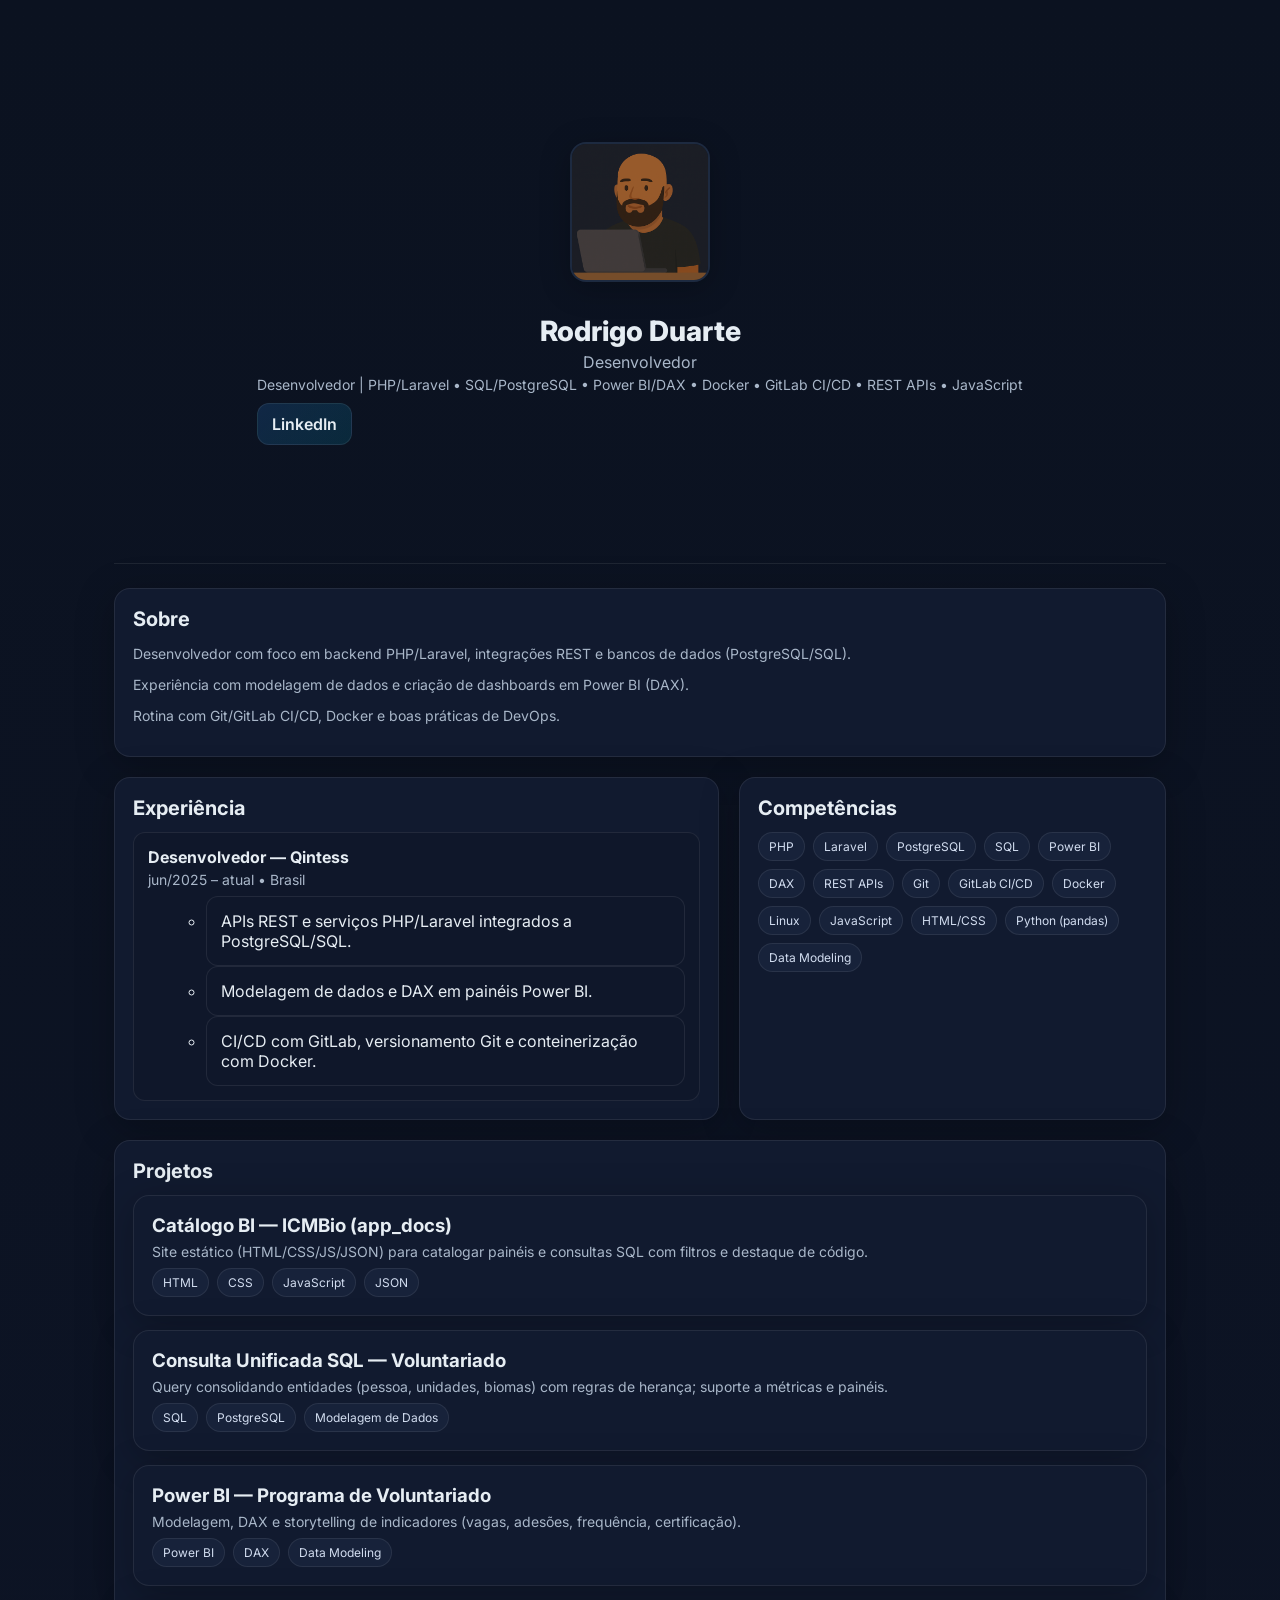
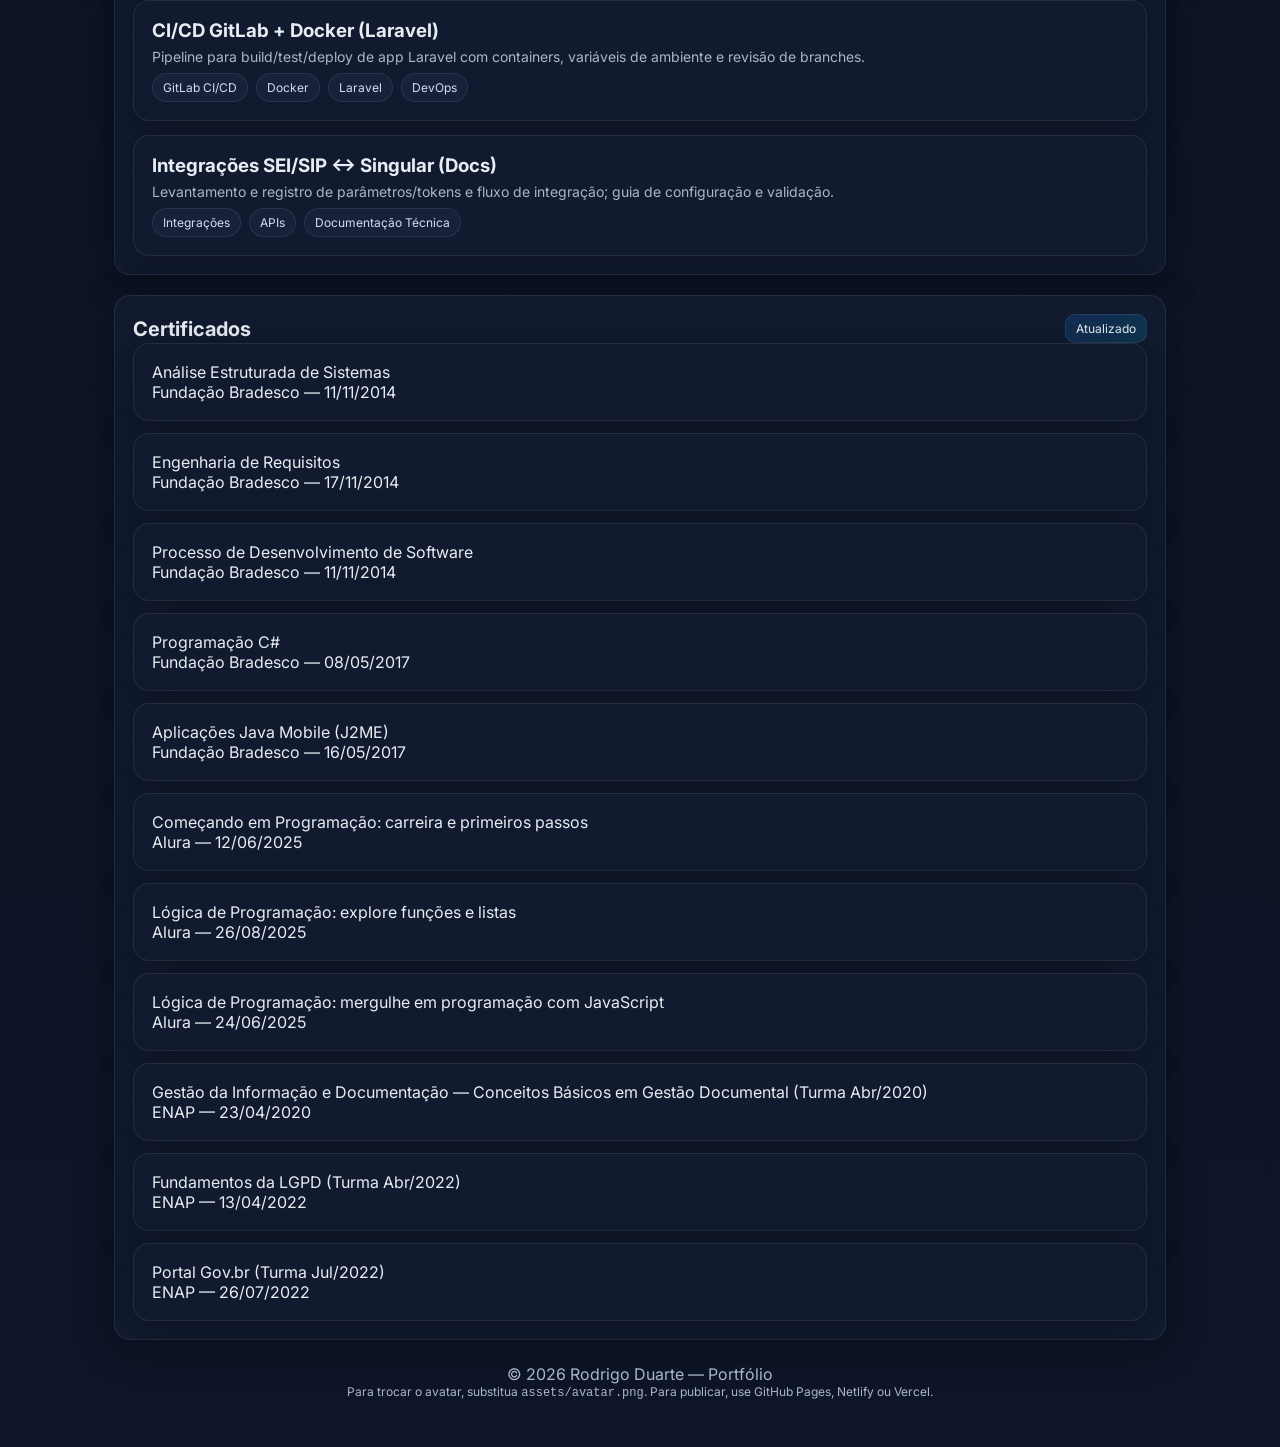
==== index.html @ eba25619 "feat: primeira versão do portfólio" ====
<!doctype html>
<html lang="pt-BR">
<head>
  <meta charset="utf-8">
  <meta name="viewport" content="width=device-width, initial-scale=1">
  <title>Portfólio — Rodrigo Duarte</title>
  <meta name="description" content="Portfólio profissional de Rodrigo Duarte — Desenvolvedor">
  <link rel="stylesheet" href="styles.css">
  <link rel="icon" href="assets/avatar.png">
</head>
<body>
  <div class="container">
    <header class="header">
      <div class="profile profile-center">
        <img src="assets/avatar.png" alt="Avatar de Rodrigo Duarte">
        <div>
          <h1 id="name">Rodrigo Duarte</h1>
          <p id="title">Desenvolvedor</p>
          <div class="muted" id="headline"></div>
          <div class="links" id="links" style="margin-top:10px"></div>
        </div>
      </div>
    </header>

    <main class="grid">
      <section class="card" style="grid-column:span 12">
        <h2>Sobre</h2>
        <div id="about"></div>
      </section>

      <section class="card" style="grid-column:span 7">
        <h2>Experiência</h2>
        <ul class="timeline" id="experience"></ul>
      </section>

      <section class="card" style="grid-column:span 5">
        <h2>Competências</h2>
        <div class="chips" id="skills"></div>
      </section>

      <section class="card" style="grid-column:span 12">
        <h2>Projetos</h2>
        <div class="project-grid" id="projects"></div>
      </section>

      <section class="card" style="grid-column:span 12">
        <div style="display:flex;justify-content:space-between;align-items:center">
          <h2 style="margin:0">Certificados</h2>
          <span class="badge">Atualizado</span>
        </div>
        <div class="cert-list" id="cert-list"></div>
      </section>
    </main>

    <footer class="footer">
      <div>&copy; <span id="year"></span> Rodrigo Duarte — Portfólio</div>
      <div class="small">Para trocar o avatar, substitua <code>assets/avatar.png</code>. Para publicar, use GitHub Pages, Netlify ou Vercel.</div>
    </footer>
  </div>
  <script src="script.js"></script>
  <script>document.getElementById('year').textContent = new Date().getFullYear();</script>
</body>
</html>
---- styles.css ----
@import url('https://fonts.googleapis.com/css2?family=Inter:wght@400;600;800&display=swap');
:root{--bg:#0b1220;--bg2:#0e1528;--card:#111a2f;--text:#e6edf3;--muted:#a9b7c9;--accent:#2b8aeb;--chip:#17223a;--line:rgba(255,255,255,.08)}
*{box-sizing:border-box}
html,body{margin:0;padding:0;background:linear-gradient(180deg,var(--bg),var(--bg2));color:var(--text);font-family:Inter,system-ui,-apple-system,Segoe UI,Roboto,Helvetica,Arial,sans-serif}
a{color:var(--accent);text-decoration:none} a:hover{text-decoration:underline}
.container{max-width:1100px;margin:0 auto;padding:24px}
.header {
  display: flex;
  flex-direction: column;
  align-items: center;
  justify-content: center;
  text-align: center;
  min-height: 60vh;
  padding: 28px 0;
  border-bottom: 1px solid var(--line);
}
.profile{display:flex;gap:18px;align-items:center}
.profile img{width:96px;height:96px;border-radius:16px;background:#0a1830;border:2px solid var(--line);box-shadow:0 6px 30px rgba(0,0,0,.25)}
.profile h1{margin:0;font-size:28px;font-weight:800}
.profile p{margin:2px 0 0;color:var(--muted)}
.links{display:flex;gap:10px;flex-wrap:wrap}
.btn{display:inline-flex;align-items:center;gap:8px;padding:10px 14px;border-radius:12px;background:linear-gradient(135deg,rgba(43,138,235,.18),rgba(0,212,255,.12));border:1px solid var(--line);color:var(--text);font-weight:600}
.btn:hover{filter:brightness(1.08)}
.grid{display:grid;grid-template-columns:repeat(12,1fr);gap:20px;margin-top:24px}
.card{grid-column:span 12;background:var(--card);border:1px solid var(--line);border-radius:16px;padding:18px;box-shadow:0 8px 38px rgba(0,0,0,.25)}
.card h2{margin:0 0 12px;font-size:20px}
.muted{color:var(--muted);font-size:14px}
ul.timeline{list-style:none;padding:0;margin:0;display:flex;flex-direction:column;gap:14px}
.timeline li{padding:14px;border-radius:12px;background:#0f172a;border:1px solid var(--line)}
.timeline .title{font-weight:700}
.timeline .period{color:var(--muted);font-size:14px;margin-top:4px}
.chips{display:flex;flex-wrap:wrap;gap:8px;margin-top:8px}
.chip{background:var(--chip);border:1px solid var(--line);padding:6px 10px;border-radius:999px;font-size:12px;color:#d2ddf0}
.project-grid{display:grid;grid-template-columns:repeat(2,1fr);gap:14px}
@media (max-width:860px){.project-grid{grid-template-columns:1fr} .header {
  display: flex;
  flex-direction: column;
  align-items: center;
  justify-content: center;
  text-align: center;
  min-height: 60vh;
  padding: 28px 0;
  border-bottom: 1px solid var(--line);
}}
.cert-list{display:grid;grid-template-columns:repeat(2,1fr);gap:12px}
@media (max-width:860px){.cert-list{grid-template-columns:1fr}}
.footer{padding:24px 0;color:var(--muted);text-align:center}
.small{font-size:12px;color:var(--muted)}
.badge{padding:6px 10px;border-radius:10px;background:linear-gradient(135deg,rgba(32,122,255,.18),rgba(0,212,255,.15));border:1px solid var(--line);font-size:12px}
.profile-center{flex-direction:column;align-items:center;justify-content:center;text-align:center}
.profile-center img{margin-bottom:10px}
.profile-center h1,.profile-center p,.profile-center .muted{margin:4px 0}

.profile img{width:140px;height:140px;margin-bottom:10px}
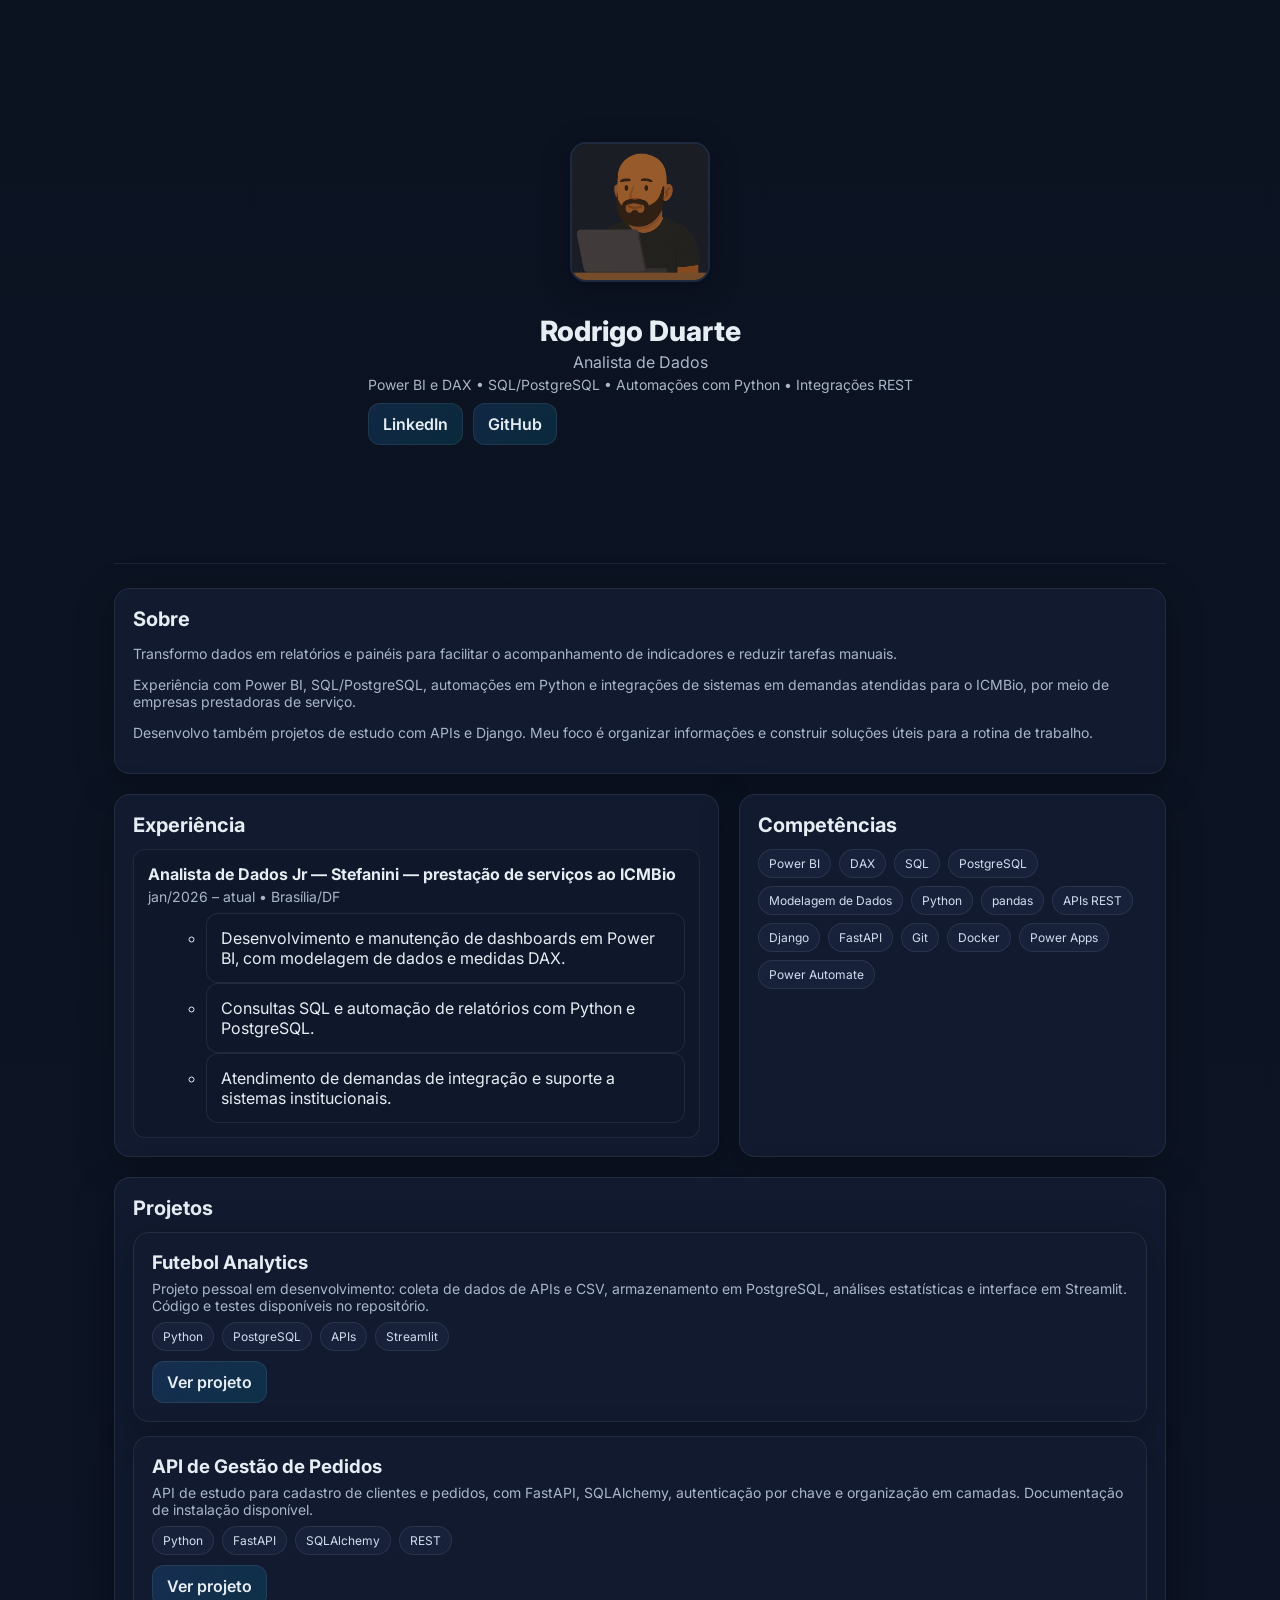
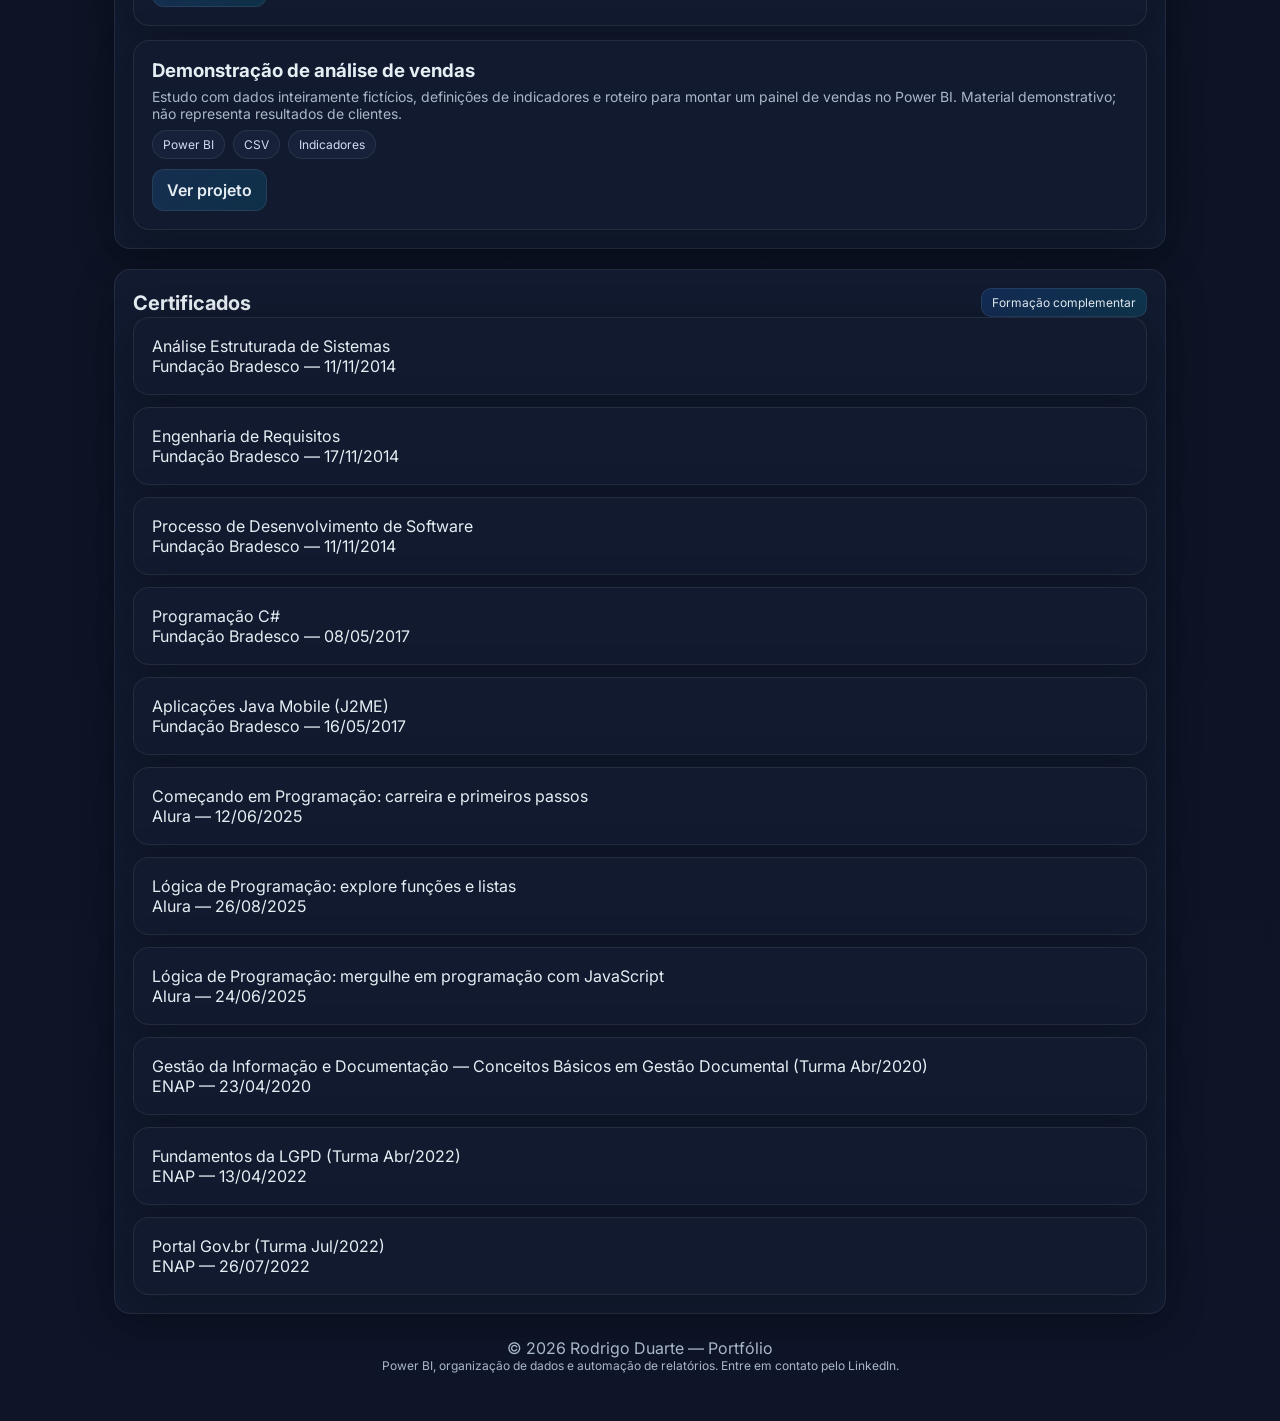
==== commit 0606ec4c: "feat: apresenta foco em dados e adiciona demonstração fictícia de vendas" ====
--- a/index.html
+++ b/index.html
@@ -4,7 +4,7 @@
   <meta charset="utf-8">
   <meta name="viewport" content="width=device-width, initial-scale=1">
   <title>Portfólio — Rodrigo Duarte</title>
-  <meta name="description" content="Portfólio profissional de Rodrigo Duarte — Desenvolvedor">
+  <meta name="description" content="Portfólio profissional de Rodrigo Duarte — Power BI, SQL e automações com Python">
   <link rel="stylesheet" href="styles.css">
   <link rel="icon" href="assets/avatar.png">
 </head>
@@ -15,7 +15,7 @@
         <img src="assets/avatar.png" alt="Avatar de Rodrigo Duarte">
         <div>
           <h1 id="name">Rodrigo Duarte</h1>
-          <p id="title">Desenvolvedor</p>
+          <p id="title">Analista de Dados</p>
           <div class="muted" id="headline"></div>
           <div class="links" id="links" style="margin-top:10px"></div>
         </div>
@@ -46,7 +46,7 @@
       <section class="card" style="grid-column:span 12">
         <div style="display:flex;justify-content:space-between;align-items:center">
           <h2 style="margin:0">Certificados</h2>
-          <span class="badge">Atualizado</span>
+          <span class="badge">Formação complementar</span>
         </div>
         <div class="cert-list" id="cert-list"></div>
       </section>
@@ -54,7 +54,7 @@
 
     <footer class="footer">
       <div>&copy; <span id="year"></span> Rodrigo Duarte — Portfólio</div>
-      <div class="small">Para trocar o avatar, substitua <code>assets/avatar.png</code>. Para publicar, use GitHub Pages, Netlify ou Vercel.</div>
+      <div class="small">Power BI, organização de dados e automação de relatórios. Entre em contato pelo LinkedIn.</div>
     </footer>
   </div>
   <script src="script.js"></script>
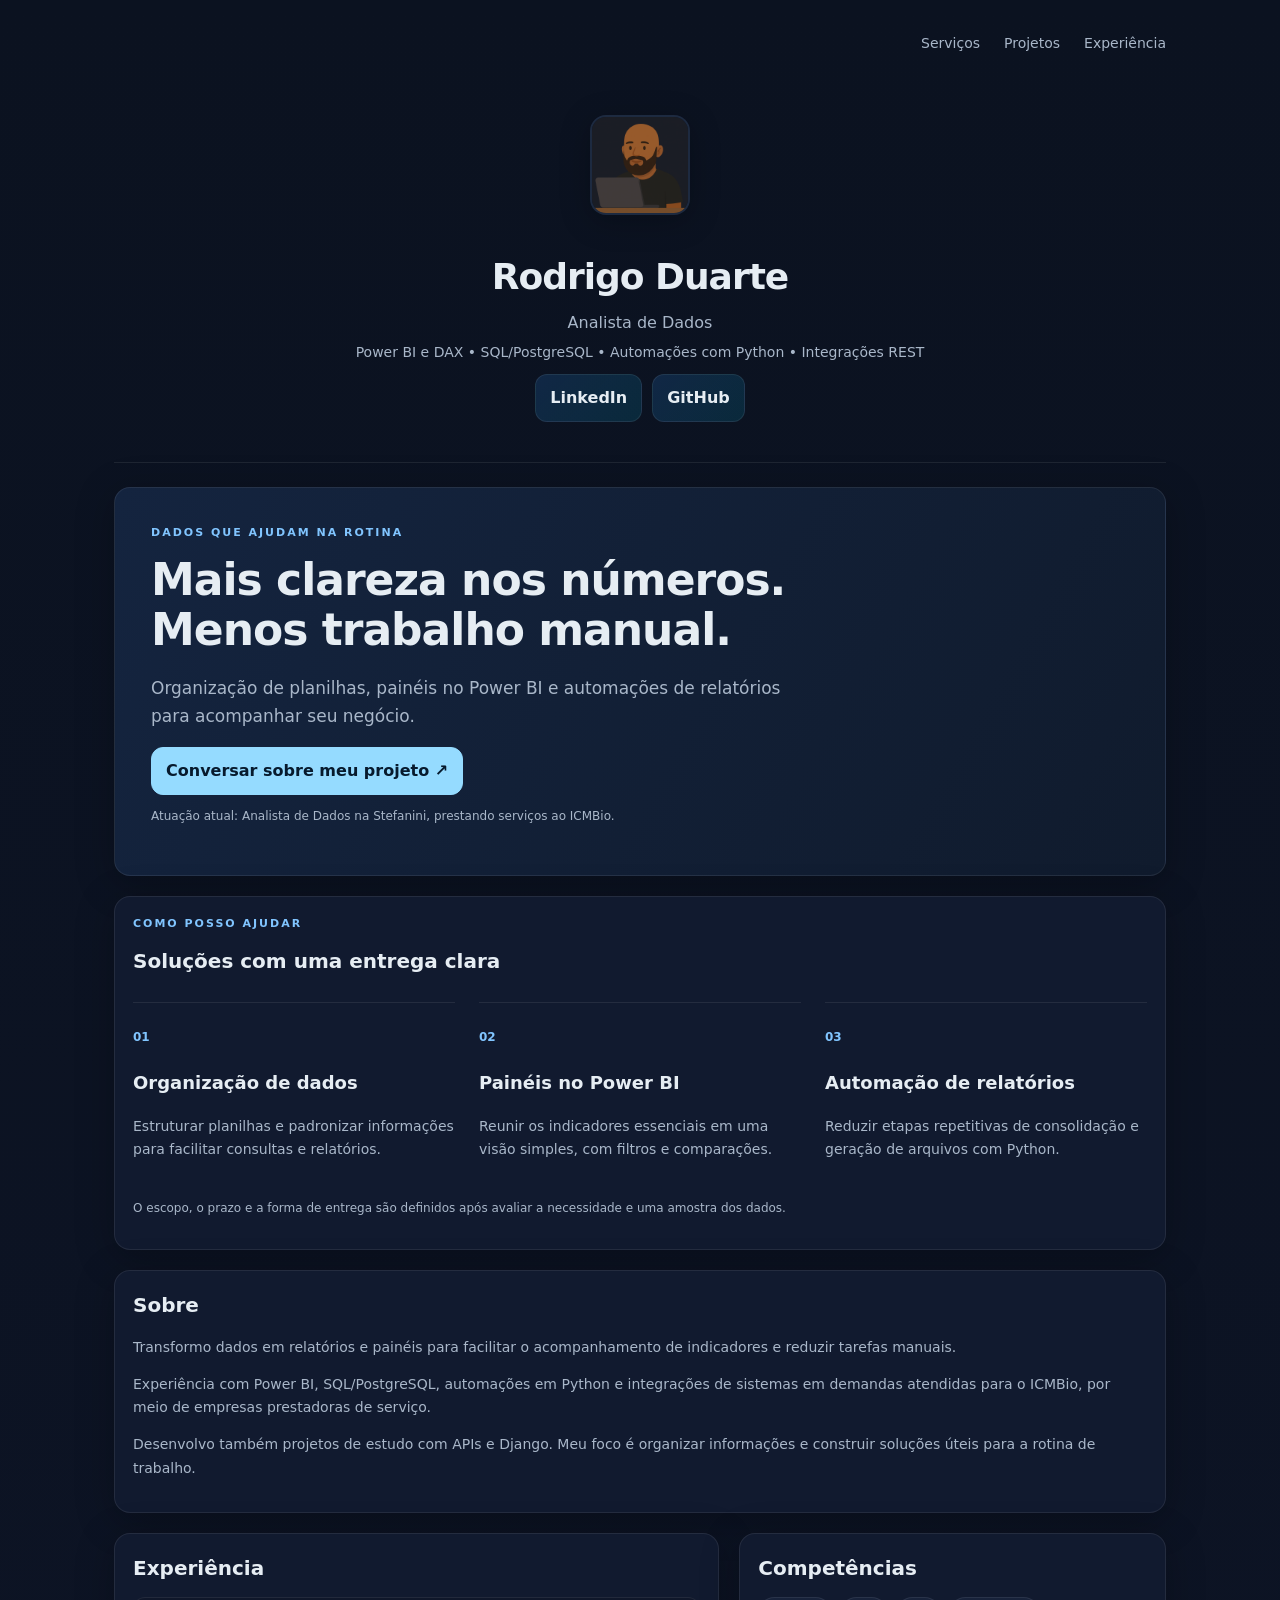
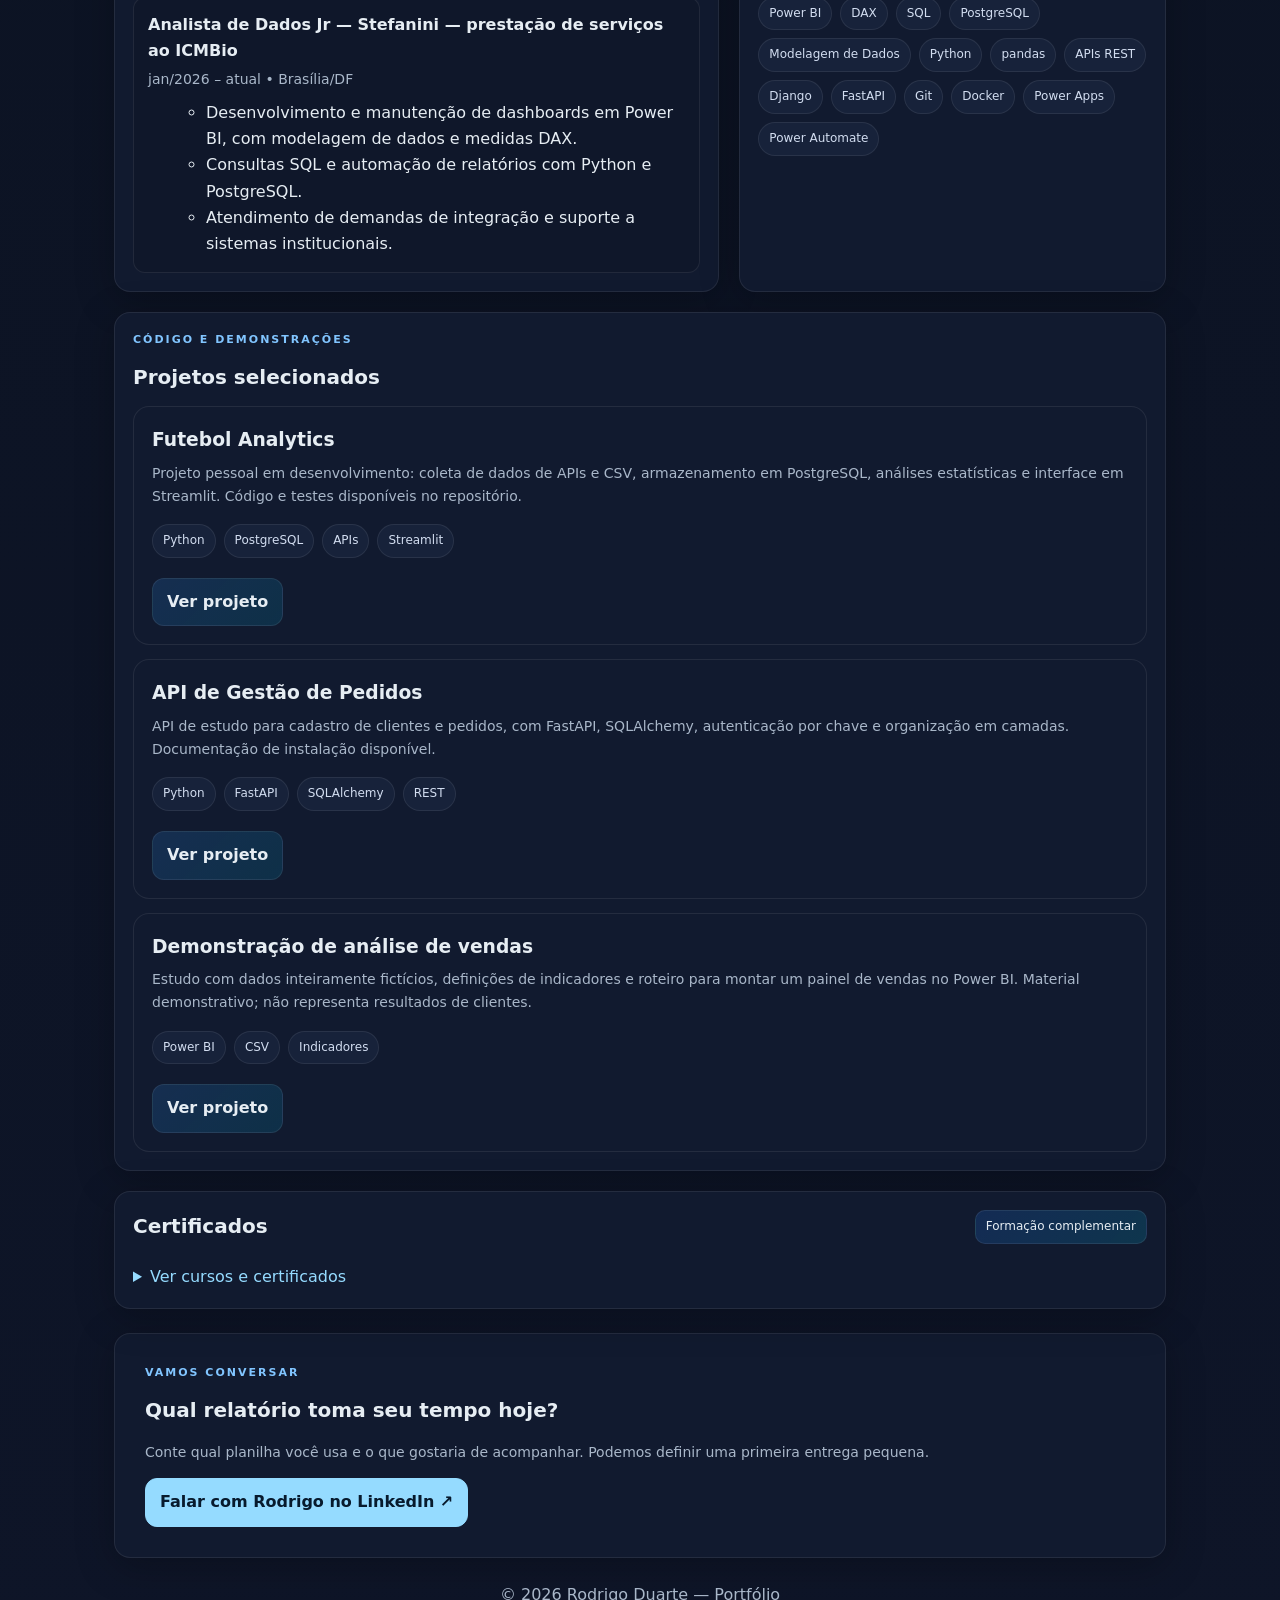
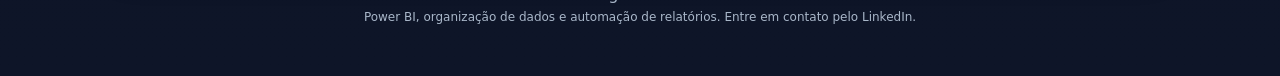
==== commit dc7be04a: "feat: destaca serviços, contato e navegação responsiva no portfólio" ====
--- a/index.html
+++ b/index.html
@@ -10,6 +10,8 @@
 </head>
 <body>
   <div class="container">
+    <a class="skip-link" href="#conteudo">Ir para o conteúdo</a>
+    <nav class="navigation" aria-label="Navegação principal"><a href="#servicos">Serviços</a><a href="#projetos">Projetos</a><a href="#experiencia">Experiência</a></nav>
     <header class="header">
       <div class="profile profile-center">
         <img src="assets/avatar.png" alt="Avatar de Rodrigo Duarte">
@@ -22,14 +24,30 @@
       </div>
     </header>
 
-    <main class="grid">
+    <main class="grid" id="conteudo">
+      <section class="intro card">
+        <p class="eyebrow">DADOS QUE AJUDAM NA ROTINA</p>
+        <h2>Mais clareza nos números.<br>Menos trabalho manual.</h2>
+        <p class="muted">Organização de planilhas, painéis no Power BI e automações de relatórios para acompanhar seu negócio.</p>
+        <a class="btn primary" data-contact href="https://www.linkedin.com/in/rodrigo-duarte-08a3001a2/" target="_blank" rel="noopener">Conversar sobre meu projeto ↗</a>
+        <p class="small">Atuação atual: Analista de Dados na Stefanini, prestando serviços ao ICMBio.</p>
+      </section>
+      <section class="card" id="servicos" style="grid-column:span 12">
+        <p class="eyebrow">COMO POSSO AJUDAR</p><h2>Soluções com uma entrega clara</h2>
+        <div class="service-grid">
+          <article><span class="service-number">01</span><h3>Organização de dados</h3><p class="muted">Estruturar planilhas e padronizar informações para facilitar consultas e relatórios.</p></article>
+          <article><span class="service-number">02</span><h3>Painéis no Power BI</h3><p class="muted">Reunir os indicadores essenciais em uma visão simples, com filtros e comparações.</p></article>
+          <article><span class="service-number">03</span><h3>Automação de relatórios</h3><p class="muted">Reduzir etapas repetitivas de consolidação e geração de arquivos com Python.</p></article>
+        </div>
+        <p class="small">O escopo, o prazo e a forma de entrega são definidos após avaliar a necessidade e uma amostra dos dados.</p>
+      </section>
       <section class="card" style="grid-column:span 12">
         <h2>Sobre</h2>
         <div id="about"></div>
       </section>
 
       <section class="card" style="grid-column:span 7">
-        <h2>Experiência</h2>
+        <h2 id="experiencia">Experiência</h2>
         <ul class="timeline" id="experience"></ul>
       </section>
 
@@ -39,7 +57,7 @@
       </section>
 
       <section class="card" style="grid-column:span 12">
-        <h2>Projetos</h2>
+        <p class="eyebrow">CÓDIGO E DEMONSTRAÇÕES</p><h2 id="projetos">Projetos selecionados</h2>
         <div class="project-grid" id="projects"></div>
       </section>
 
@@ -48,10 +66,13 @@
           <h2 style="margin:0">Certificados</h2>
           <span class="badge">Formação complementar</span>
         </div>
-        <div class="cert-list" id="cert-list"></div>
+        <details><summary>Ver cursos e certificados</summary><div class="cert-list" id="cert-list"></div></details>
       </section>
     </main>
 
+    <section class="contact card"><p class="eyebrow">VAMOS CONVERSAR</p><h2>Qual relatório toma seu tempo hoje?</h2><p class="muted">Conte qual planilha você usa e o que gostaria de acompanhar. Podemos definir uma primeira entrega pequena.</p><a class="btn primary" data-contact href="https://www.linkedin.com/in/rodrigo-duarte-08a3001a2/" target="_blank" rel="noopener">Falar com Rodrigo no LinkedIn ↗</a></section>
+    <p id="load-error" role="status" hidden>Não foi possível carregar os detalhes do portfólio. Atualize a página ou use o contato acima.</p>
+    <noscript><p>Ative o JavaScript para visualizar os detalhes dos projetos. Os serviços e o contato estão disponíveis nesta página.</p></noscript>
     <footer class="footer">
       <div>&copy; <span id="year"></span> Rodrigo Duarte — Portfólio</div>
       <div class="small">Power BI, organização de dados e automação de relatórios. Entre em contato pelo LinkedIn.</div>
--- a/styles.css
+++ b/styles.css
@@ -1,5 +1,5 @@
 
-@import url('https://fonts.googleapis.com/css2?family=Inter:wght@400;600;800&display=swap');
+
 :root{--bg:#0b1220;--bg2:#0e1528;--card:#111a2f;--text:#e6edf3;--muted:#a9b7c9;--accent:#2b8aeb;--chip:#17223a;--line:rgba(255,255,255,.08)}
 *{box-sizing:border-box}
 html,body{margin:0;padding:0;background:linear-gradient(180deg,var(--bg),var(--bg2));color:var(--text);font-family:Inter,system-ui,-apple-system,Segoe UI,Roboto,Helvetica,Arial,sans-serif}
@@ -53,3 +53,46 @@
 .profile-center h1,.profile-center p,.profile-center .muted{margin:4px 0}
 
 .profile img{width:140px;height:140px;margin-bottom:10px}
+
+/* Apresentação de serviços e leitura em telas pequenas. */
+html{scroll-behavior:smooth;scroll-padding-top:24px}
+body{line-height:1.65}
+.navigation{display:flex;justify-content:flex-end;gap:24px;padding:8px 0 20px;font-size:14px}
+.navigation a{color:var(--muted)}
+.header{min-height:0;padding:40px 0}
+.profile img{width:100px;height:100px;object-fit:cover}
+.profile h1{font-size:36px;letter-spacing:-1px}
+.links{justify-content:center}
+.eyebrow{color:#81c5ff;font-size:11px;letter-spacing:2px;font-weight:800;margin:0 0 12px}
+.intro{padding:36px;background:linear-gradient(120deg,#14243f,#101b2d)}
+.intro h2{font-size:clamp(28px,4vw,44px);line-height:1.15;letter-spacing:-1px;margin-bottom:18px}
+.intro .muted{font-size:17px;max-width:650px}
+.primary{background:#95dbff;color:#071a2d;border-color:#95dbff}
+.btn{transition:transform .15s}
+.btn:hover{transform:translateY(-2px);text-decoration:none}
+.service-grid{display:grid;grid-template-columns:repeat(3,minmax(0,1fr));gap:24px;margin:24px 0}
+.service-grid article{border-top:1px solid var(--line);padding-top:20px}
+.service-grid h3{font-size:18px}
+.service-number{font-size:12px;font-weight:800;color:#81c5ff}
+.project-grid{grid-template-columns:repeat(3,minmax(0,1fr))}
+.project-grid .card{display:flex;flex-direction:column;min-width:0;box-shadow:none}
+.project-grid .btn{align-self:flex-start;margin-top:auto!important}
+.project-grid .chips{margin-bottom:20px}
+.timeline li li{padding:0;border:0;background:none}
+.contact{margin-top:24px;padding:30px}
+details{margin-top:20px}
+summary{cursor:pointer;color:#95dbff}
+.cert-list{margin-top:16px}
+a:focus-visible,summary:focus-visible{outline:3px solid #95dbff;outline-offset:5px}
+.skip-link{position:absolute;top:-100px;background:#95dbff;color:#071a2d;padding:10px;z-index:10}
+.skip-link:focus{top:8px}
+.card,.profile{min-width:0}
+@media(max-width:860px){
+.grid>.card{grid-column:span 12!important}
+.service-grid,.project-grid{grid-template-columns:1fr}
+.container{padding:18px}
+.intro,.contact{padding:24px}
+.profile h1{font-size:30px}
+.navigation{justify-content:center;gap:18px}
+}
+@media(prefers-reduced-motion:reduce){html{scroll-behavior:auto}.btn{transition:none}.btn:hover{transform:none}}
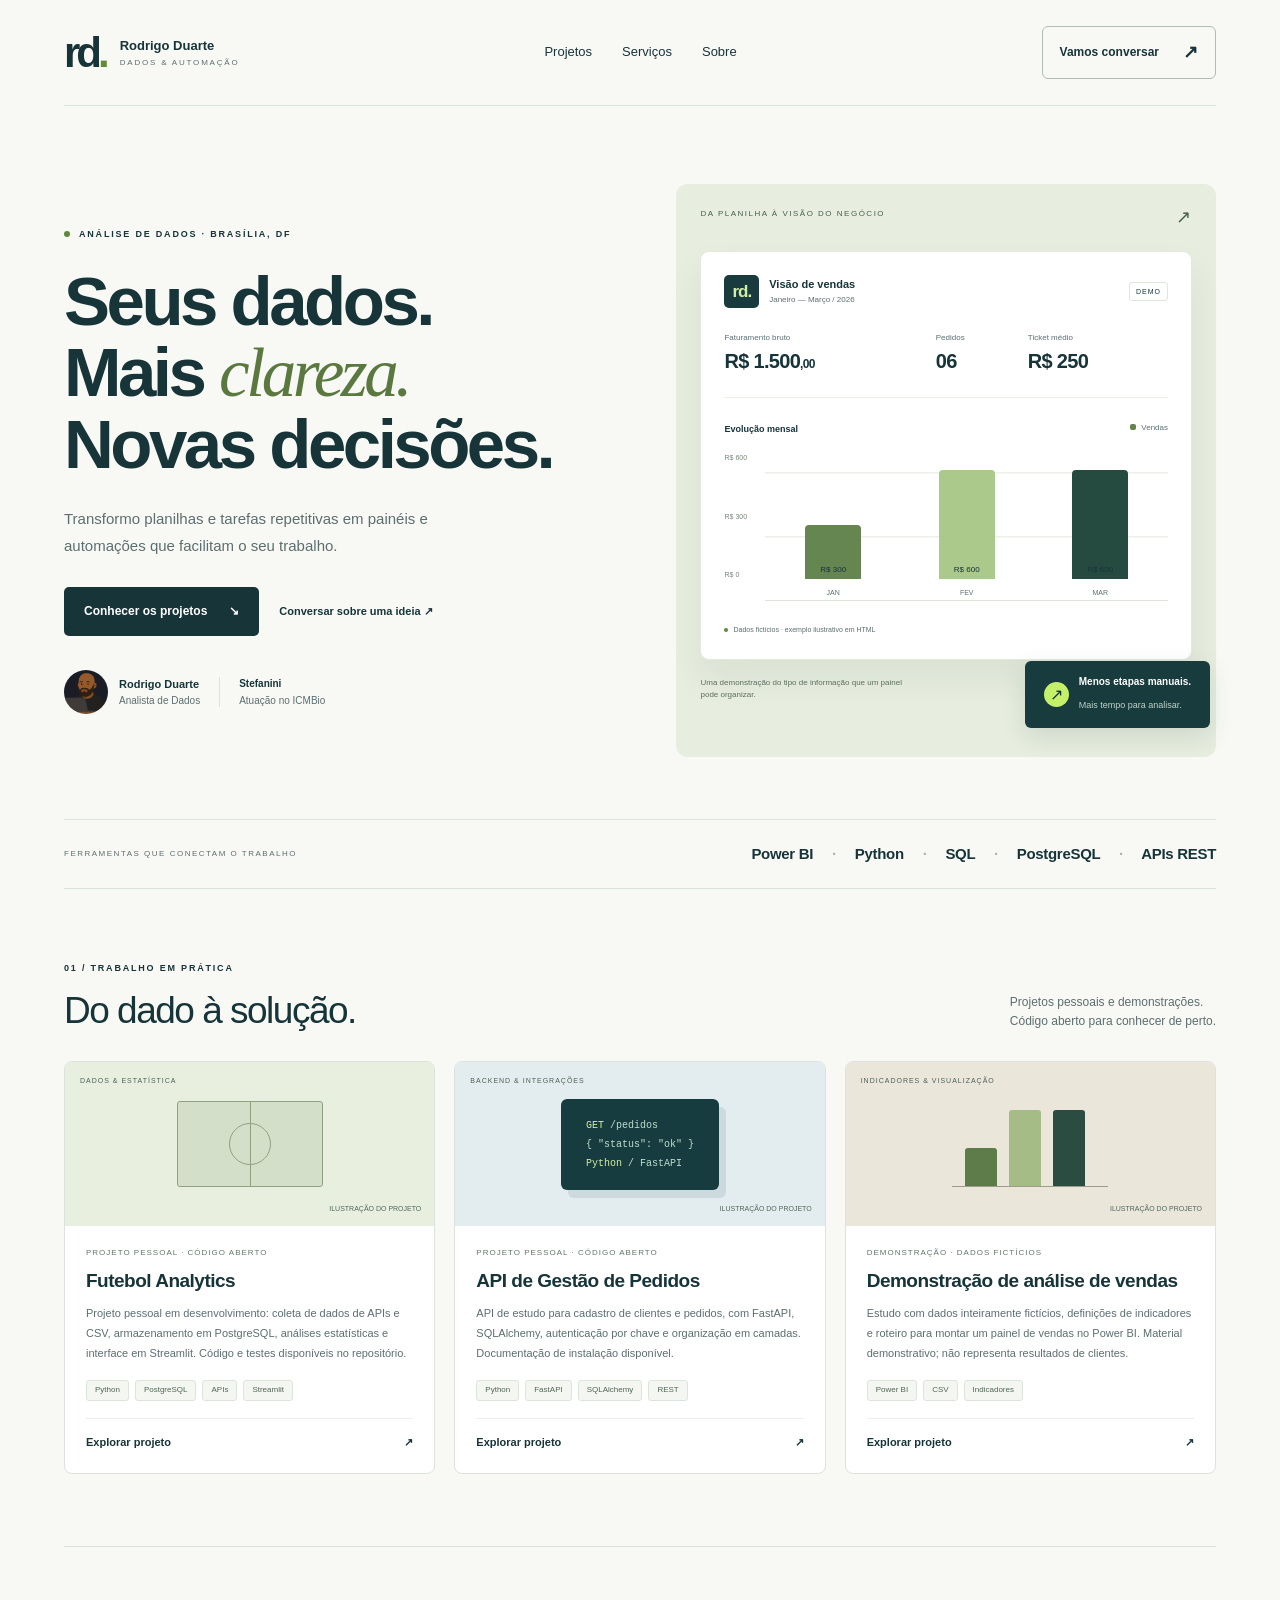
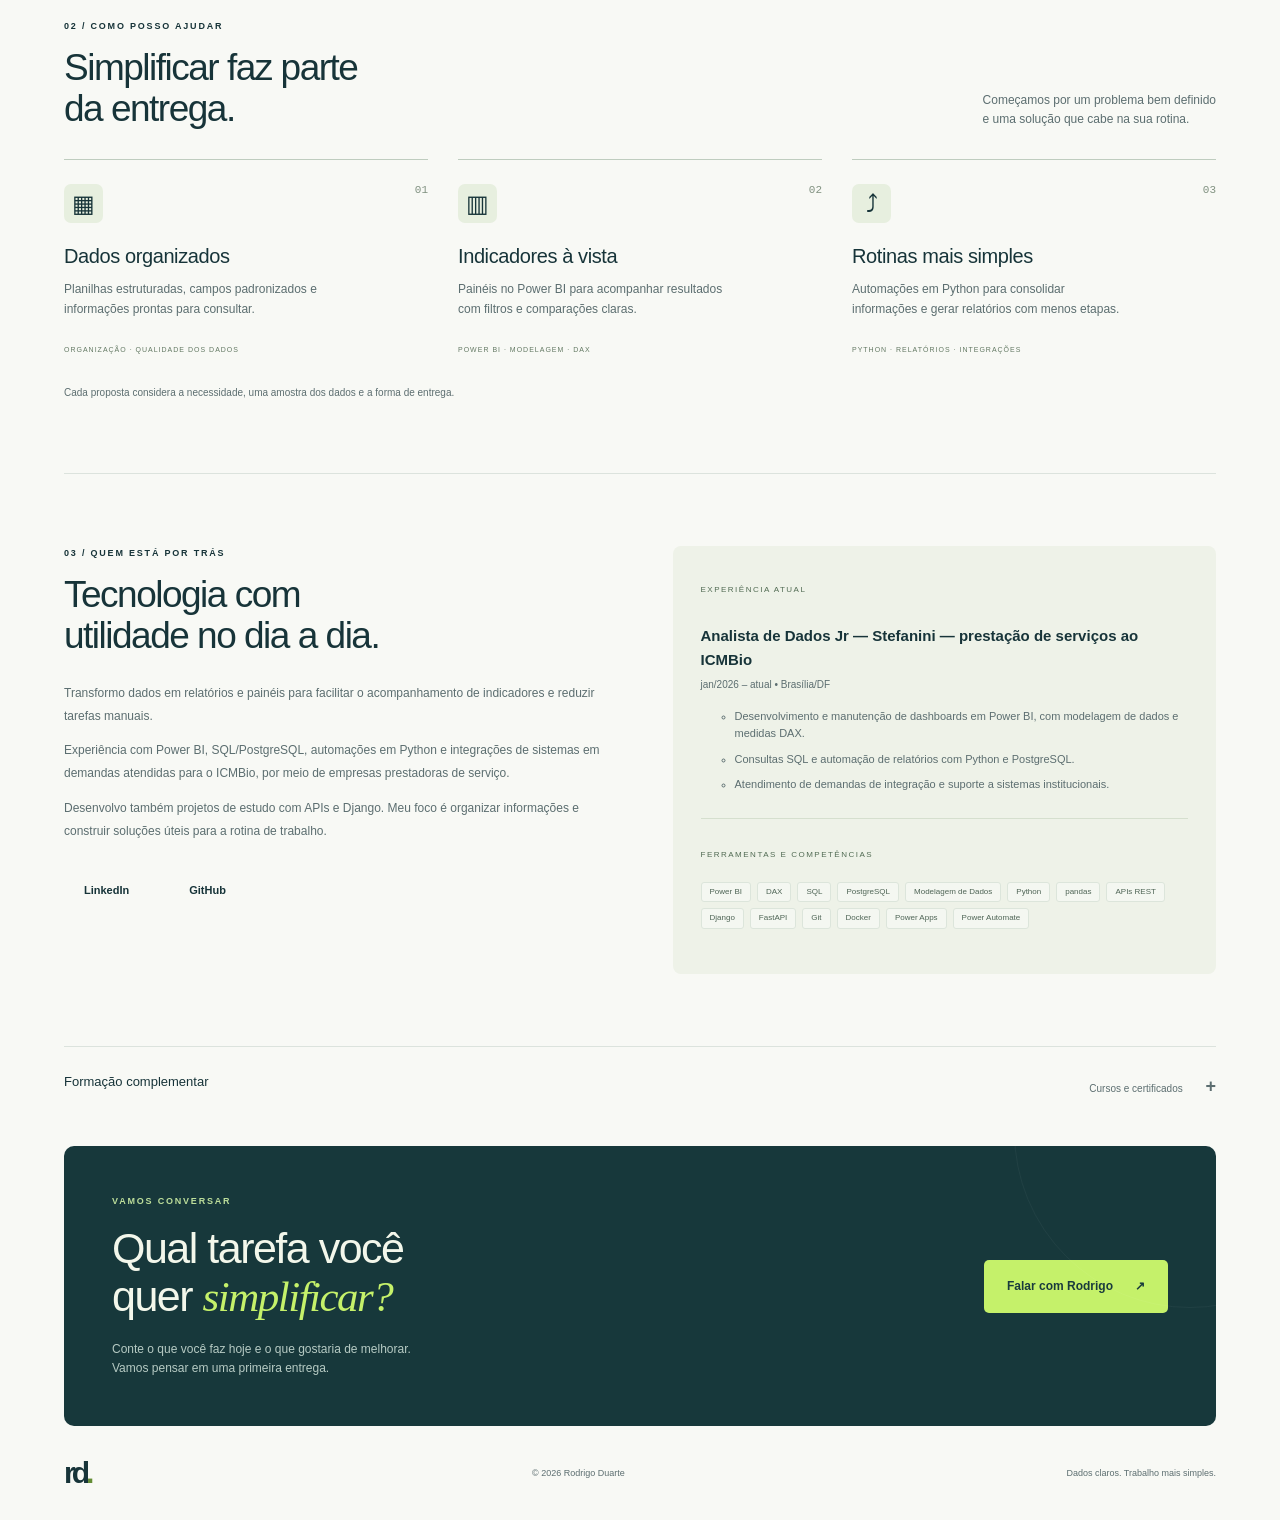
==== commit 574106df: "design: redesenha portfólio com identidade editorial e foco em dados" ====
--- a/index.html
+++ b/index.html
@@ -1,84 +1,68 @@
 <!doctype html>
 <html lang="pt-BR">
 <head>
-  <meta charset="utf-8">
-  <meta name="viewport" content="width=device-width, initial-scale=1">
-  <title>Portfólio — Rodrigo Duarte</title>
-  <meta name="description" content="Portfólio profissional de Rodrigo Duarte — Power BI, SQL e automações com Python">
-  <link rel="stylesheet" href="styles.css">
-  <link rel="icon" href="assets/avatar.png">
+<meta charset="utf-8"><meta name="viewport" content="width=device-width, initial-scale=1">
+<title>Rodrigo Duarte | Dados & Automação</title>
+<meta name="description" content="Power BI, organização de dados e automações com Python. Conheça o trabalho de Rodrigo Duarte, analista de dados na Stefanini, atuando no ICMBio.">
+<meta name="theme-color" content="#132c30">
+<link rel="stylesheet" href="styles.css"><link rel="icon" href="assets/avatar.png">
 </head>
 <body>
-  <div class="container">
-    <a class="skip-link" href="#conteudo">Ir para o conteúdo</a>
-    <nav class="navigation" aria-label="Navegação principal"><a href="#servicos">Serviços</a><a href="#projetos">Projetos</a><a href="#experiencia">Experiência</a></nav>
-    <header class="header">
-      <div class="profile profile-center">
-        <img src="assets/avatar.png" alt="Avatar de Rodrigo Duarte">
-        <div>
-          <h1 id="name">Rodrigo Duarte</h1>
-          <p id="title">Analista de Dados</p>
-          <div class="muted" id="headline"></div>
-          <div class="links" id="links" style="margin-top:10px"></div>
-        </div>
-      </div>
-    </header>
-
-    <main class="grid" id="conteudo">
-      <section class="intro card">
-        <p class="eyebrow">DADOS QUE AJUDAM NA ROTINA</p>
-        <h2>Mais clareza nos números.<br>Menos trabalho manual.</h2>
-        <p class="muted">Organização de planilhas, painéis no Power BI e automações de relatórios para acompanhar seu negócio.</p>
-        <a class="btn primary" data-contact href="https://www.linkedin.com/in/rodrigo-duarte-08a3001a2/" target="_blank" rel="noopener">Conversar sobre meu projeto ↗</a>
-        <p class="small">Atuação atual: Analista de Dados na Stefanini, prestando serviços ao ICMBio.</p>
-      </section>
-      <section class="card" id="servicos" style="grid-column:span 12">
-        <p class="eyebrow">COMO POSSO AJUDAR</p><h2>Soluções com uma entrega clara</h2>
-        <div class="service-grid">
-          <article><span class="service-number">01</span><h3>Organização de dados</h3><p class="muted">Estruturar planilhas e padronizar informações para facilitar consultas e relatórios.</p></article>
-          <article><span class="service-number">02</span><h3>Painéis no Power BI</h3><p class="muted">Reunir os indicadores essenciais em uma visão simples, com filtros e comparações.</p></article>
-          <article><span class="service-number">03</span><h3>Automação de relatórios</h3><p class="muted">Reduzir etapas repetitivas de consolidação e geração de arquivos com Python.</p></article>
-        </div>
-        <p class="small">O escopo, o prazo e a forma de entrega são definidos após avaliar a necessidade e uma amostra dos dados.</p>
-      </section>
-      <section class="card" style="grid-column:span 12">
-        <h2>Sobre</h2>
-        <div id="about"></div>
-      </section>
-
-      <section class="card" style="grid-column:span 7">
-        <h2 id="experiencia">Experiência</h2>
-        <ul class="timeline" id="experience"></ul>
-      </section>
-
-      <section class="card" style="grid-column:span 5">
-        <h2>Competências</h2>
-        <div class="chips" id="skills"></div>
-      </section>
-
-      <section class="card" style="grid-column:span 12">
-        <p class="eyebrow">CÓDIGO E DEMONSTRAÇÕES</p><h2 id="projetos">Projetos selecionados</h2>
-        <div class="project-grid" id="projects"></div>
-      </section>
-
-      <section class="card" style="grid-column:span 12">
-        <div style="display:flex;justify-content:space-between;align-items:center">
-          <h2 style="margin:0">Certificados</h2>
-          <span class="badge">Formação complementar</span>
-        </div>
-        <details><summary>Ver cursos e certificados</summary><div class="cert-list" id="cert-list"></div></details>
-      </section>
-    </main>
-
-    <section class="contact card"><p class="eyebrow">VAMOS CONVERSAR</p><h2>Qual relatório toma seu tempo hoje?</h2><p class="muted">Conte qual planilha você usa e o que gostaria de acompanhar. Podemos definir uma primeira entrega pequena.</p><a class="btn primary" data-contact href="https://www.linkedin.com/in/rodrigo-duarte-08a3001a2/" target="_blank" rel="noopener">Falar com Rodrigo no LinkedIn ↗</a></section>
-    <p id="load-error" role="status" hidden>Não foi possível carregar os detalhes do portfólio. Atualize a página ou use o contato acima.</p>
-    <noscript><p>Ative o JavaScript para visualizar os detalhes dos projetos. Os serviços e o contato estão disponíveis nesta página.</p></noscript>
-    <footer class="footer">
-      <div>&copy; <span id="year"></span> Rodrigo Duarte — Portfólio</div>
-      <div class="small">Power BI, organização de dados e automação de relatórios. Entre em contato pelo LinkedIn.</div>
-    </footer>
-  </div>
-  <script src="script.js"></script>
-  <script>document.getElementById('year').textContent = new Date().getFullYear();</script>
-</body>
-</html>
+<a class="skip-link" href="#conteudo">Ir para o conteúdo</a>
+<div class="container">
+<nav class="navigation" aria-label="Navegação principal">
+<a class="brand" href="#" aria-label="Rodrigo Duarte, início"><span class="brand-mark">rd<span>.</span></span><span class="brand-name">Rodrigo Duarte<small>DADOS & AUTOMAÇÃO</small></span></a>
+<div class="nav-links"><a href="#projetos">Projetos</a><a href="#servicos">Serviços</a><a href="#experiencia">Sobre</a></div>
+<a class="nav-contact" href="https://www.linkedin.com/in/rodrigo-duarte-08a3001a2/" target="_blank" rel="noopener">Vamos conversar <span aria-hidden="true">↗</span></a>
+</nav>
+<main id="conteudo">
+<header class="hero">
+<div class="hero-copy">
+<p class="eyebrow"><span class="status-dot"></span> ANÁLISE DE DADOS · BRASÍLIA, DF</p>
+<h1>Seus dados.<br>Mais <em>clareza.</em><br>Novas decisões.</h1>
+<p class="hero-description">Transformo planilhas e tarefas repetitivas em painéis e automações que facilitam o seu trabalho.</p>
+<div class="hero-actions"><a class="btn primary" href="#projetos">Conhecer os projetos <span aria-hidden="true">↘</span></a><a class="text-link" href="https://www.linkedin.com/in/rodrigo-duarte-08a3001a2/" target="_blank" rel="noopener">Conversar sobre uma ideia ↗</a></div>
+<div class="person"><img src="assets/avatar.png" alt="Rodrigo Duarte" width="44" height="44"><div><strong id="name">Rodrigo Duarte</strong><span id="title">Analista de Dados</span></div><span class="person-divider"></span><p>Stefanini<br><span>Atuação no ICMBio</span></p></div>
+</div>
+<div class="hero-art">
+<div class="art-caption"><span>DA PLANILHA À VISÃO DO NEGÓCIO</span><span aria-hidden="true">↗</span></div>
+<div class="dashboard">
+<div class="dash-header"><span class="mini-mark">rd.</span><div><strong>Visão de vendas</strong><span>Janeiro — Março / 2026</span></div><span class="demo-badge">DEMO</span></div>
+<div class="metrics"><div><span>Faturamento bruto</span><strong>R$ 1.500<span>,00</span></strong></div><div><span>Pedidos</span><strong>06</strong></div><div><span>Ticket médio</span><strong>R$ 250</strong></div></div>
+<div class="chart-heading"><strong>Evolução mensal</strong><span><i></i> Vendas</span></div>
+<div class="chart" role="img" aria-label="Vendas fictícias: janeiro 300 reais, fevereiro 600 reais, março 600 reais">
+<div class="chart-axis"><span>R$ 600</span><span>R$ 300</span><span>R$ 0</span></div><div class="bars"><div><b>R$ 300</b><i style="--height:50%"></i><span>JAN</span></div><div><b>R$ 600</b><i style="--height:100%"></i><span>FEV</span></div><div><b>R$ 600</b><i style="--height:100%"></i><span>MAR</span></div></div>
+</div>
+<div class="dash-footer"><span class="status-dot"></span> Dados fictícios · exemplo ilustrativo em HTML</div>
+</div>
+<div class="floating-note"><span aria-hidden="true">↗</span><div><strong>Menos etapas manuais.</strong><small>Mais tempo para analisar.</small></div></div>
+<p class="art-footnote">Uma demonstração do tipo de informação que um painel pode organizar.</p>
+</div>
+</header>
+<div class="stack-strip"><span>FERRAMENTAS QUE CONECTAM O TRABALHO</span><div>Power BI <i>·</i> Python <i>·</i> SQL <i>·</i> PostgreSQL <i>·</i> APIs REST</div></div>
+<section class="section" id="projetos">
+<div class="section-heading"><div><p class="eyebrow">01 / TRABALHO EM PRÁTICA</p><h2>Do dado à solução.</h2></div><p>Projetos pessoais e demonstrações.<br>Código aberto para conhecer de perto.</p></div>
+<div class="project-grid" id="projects"></div>
+</section>
+<section class="section services-section" id="servicos">
+<div class="section-heading"><div><p class="eyebrow">02 / COMO POSSO AJUDAR</p><h2>Simplificar faz parte<br>da entrega.</h2></div><p>Começamos por um problema bem definido<br>e uma solução que cabe na sua rotina.</p></div>
+<div class="service-grid">
+<article><span class="service-icon" aria-hidden="true">▦</span><span class="service-number">01</span><h3>Dados organizados</h3><p>Planilhas estruturadas, campos padronizados e informações prontas para consultar.</p><span class="service-bottom">ORGANIZAÇÃO · QUALIDADE DOS DADOS</span></article>
+<article><span class="service-icon" aria-hidden="true">▥</span><span class="service-number">02</span><h3>Indicadores à vista</h3><p>Painéis no Power BI para acompanhar resultados com filtros e comparações claras.</p><span class="service-bottom">POWER BI · MODELAGEM · DAX</span></article>
+<article><span class="service-icon" aria-hidden="true">⤴</span><span class="service-number">03</span><h3>Rotinas mais simples</h3><p>Automações em Python para consolidar informações e gerar relatórios com menos etapas.</p><span class="service-bottom">PYTHON · RELATÓRIOS · INTEGRAÇÕES</span></article>
+</div>
+<p class="scope-note">Cada proposta considera a necessidade, uma amostra dos dados e a forma de entrega.</p>
+</section>
+<section class="section about-section" id="experiencia">
+<div class="about-heading"><p class="eyebrow">03 / QUEM ESTÁ POR TRÁS</p><h2>Tecnologia com<br>utilidade no dia a dia.</h2><div id="about"></div><div class="links" id="links"></div></div>
+<div class="experience-panel"><span class="panel-label">EXPERIÊNCIA ATUAL</span><ul class="timeline" id="experience"></ul><div class="competencies"><span class="panel-label">FERRAMENTAS E COMPETÊNCIAS</span><div class="chips" id="skills"></div></div></div>
+</section>
+<section class="learning"><details><summary><span>Formação complementar</span><span class="summary-hint">Cursos e certificados <b aria-hidden="true">+</b></span></summary><div class="cert-list" id="cert-list"></div></details></section>
+<section class="contact"><div><p class="eyebrow">VAMOS CONVERSAR</p><h2>Qual tarefa você<br>quer <em>simplificar?</em></h2><p>Conte o que você faz hoje e o que gostaria de melhorar.<br>Vamos pensar em uma primeira entrega.</p></div><a class="btn contact-button" href="https://www.linkedin.com/in/rodrigo-duarte-08a3001a2/" target="_blank" rel="noopener">Falar com Rodrigo <span aria-hidden="true">↗</span></a></section>
+<p id="load-error" role="status" hidden>Não foi possível carregar os detalhes. Atualize a página ou use o contato acima.</p>
+<noscript><p>Ative o JavaScript para visualizar os projetos e a experiência. Os serviços e contatos estão disponíveis nesta página.</p></noscript>
+</main>
+<footer class="footer"><a class="brand-mark" href="#">rd<span>.</span></a><span>© <span id="year"></span> Rodrigo Duarte</span><span>Dados claros. Trabalho mais simples.</span></footer>
+</div>
+<script src="script.js"></script>
+</body></html>
--- a/styles.css
+++ b/styles.css
@@ -1,98 +1,18 @@
+:root{--bg:#f8f9f5;--ink:#173439;--muted:#5c6e70;--accent:#c5f16a;--line:#dce3dd;--white:#fff}
+*{box-sizing:border-box}html{scroll-behavior:smooth;scroll-padding-top:28px}body{margin:0;background:var(--bg);color:var(--ink);font-family:Arial,Helvetica,sans-serif;-webkit-font-smoothing:antialiased;line-height:1.6}a{color:inherit;text-decoration:none}a:hover{text-decoration:underline}button,a,summary{-webkit-tap-highlight-color:transparent}a:focus-visible,summary:focus-visible{outline:3px solid #407a33;outline-offset:6px}h1,h2,h3,p{margin:0}h1,h2,h3{line-height:1.1}h1,h2{letter-spacing:-2.5px}em{font-family:Georgia,serif;font-weight:400}a,article{min-width:0}.container{max-width:1240px;padding:0 44px;margin:auto}
+.navigation{height:106px;display:flex;align-items:center;justify-content:space-between;gap:20px;border-bottom:1px solid var(--line)}.brand{display:flex;align-items:center;gap:14px}.brand:hover{text-decoration:none}.brand-mark{font-size:42px;letter-spacing:-4px;font-weight:800;line-height:1}.brand-mark span{color:#638d35}.brand-name{font-size:13px;font-weight:700;line-height:1.6}.brand-name small{display:block;font-size:8px;letter-spacing:1.8px;color:var(--muted);font-weight:400}.nav-links{display:flex;gap:30px;font-size:13px}.nav-contact{font-size:12px;font-weight:700;display:flex;gap:24px;align-items:center;border:1px solid #aebdb5;border-radius:6px;padding:11px 17px}.nav-contact span{font-size:18px}
+.hero{display:grid;grid-template-columns:1.05fr 1fr;gap:46px;padding:78px 0 62px;align-items:center}.eyebrow{font-size:9px;font-weight:700;letter-spacing:1.8px;display:flex;align-items:center;gap:9px}.status-dot{display:inline-block;width:6px;height:6px;background:#5c8a39;border-radius:50%;flex-shrink:0}.hero h1{font-size:clamp(46px,5.4vw,69px);margin-top:25px;font-weight:600;line-height:1.03;letter-spacing:-3.5px}.hero h1 em{color:#5a783f}.hero-description{font-size:15px;color:var(--muted);max-width:365px;margin-top:25px;line-height:1.8}.hero-actions{display:flex;align-items:center;gap:20px;margin:28px 0 34px;flex-wrap:wrap}.btn{display:inline-flex;align-items:center;justify-content:space-between;gap:22px;font-size:12px;font-weight:700;padding:15px 20px;border-radius:5px;transition:transform .2s,background .2s}.btn:hover{transform:translateY(-2px);text-decoration:none}.primary{background:var(--ink);color:white}.primary:hover{background:#2d5053}.text-link{font-size:11px;font-weight:700}.person{display:flex;gap:11px;align-items:center}.person img{border-radius:50%;object-fit:cover;background:#e8e9df}.person strong{display:block;font-size:11px}.person div>span{font-size:10px;color:var(--muted);display:block}.person-divider{height:30px;width:1px;background:var(--line);margin:0 8px}.person p{font-size:10px;font-weight:700;line-height:1.7}.person p span{color:var(--muted);font-weight:400}
+.hero-art{position:relative;background:#e7eddf;border-radius:12px;padding:24px 24px 55px;min-width:0;background-image:radial-gradient(#bcc9b5 .7px,transparent .7px);background-size:16px 16px}.art-caption{display:flex;justify-content:space-between;font-size:8px;letter-spacing:1.5px;margin-bottom:25px;color:#456050}.art-caption>span:last-child{font-size:18px;line-height:1}.dashboard{background:white;border-radius:9px;padding:23px;box-shadow:0 18px 35px #24443912;border:1px solid #e4e9df}.dash-header{display:flex;align-items:center;gap:10px}.mini-mark{background:#193b3d;color:#d0eea5;padding:3px 8px;font-size:17px;font-weight:800;border-radius:5px;letter-spacing:-1px}.dash-header strong{font-size:11px;display:block}.dash-header div>span{font-size:8px;color:var(--muted);display:block}.demo-badge{margin-left:auto;font-size:7px;border:1px solid #dee7d8;border-radius:3px;padding:3px 6px;letter-spacing:1px}.metrics{display:grid;grid-template-columns:1.45fr .6fr 1fr;gap:8px;margin:24px 0;border-bottom:1px solid #edf0e9;padding-bottom:20px}.metrics div>span{font-size:8px;color:var(--muted);display:block}.metrics strong{font-size:20px;letter-spacing:-.7px;white-space:nowrap}.metrics strong span{font-size:12px}.chart-heading{display:flex;justify-content:space-between;font-size:9px}.chart-heading>span{font-size:8px;color:var(--muted)}.chart-heading i{display:inline-block;width:6px;height:6px;border-radius:2px;background:#63834c;margin-right:3px}.chart{display:flex;gap:12px;margin:16px 0;height:149px}.chart-axis{display:flex;flex-direction:column;justify-content:space-between;font-size:7px;color:#79857c;padding-bottom:21px;min-width:29px}.bars{display:flex;align-items:flex-end;justify-content:space-around;gap:22px;flex:1;border-bottom:1px solid #dce4d8;padding:0 12px 21px;background:repeating-linear-gradient(to top,transparent 0,transparent 62px,#edf0e9 63px,#edf0e9 64px);position:relative}.bars>div{height:100%;display:flex;flex-direction:column;justify-content:flex-end;align-items:center;flex:1;position:relative}.bars i{display:block;width:100%;max-width:56px;height:calc(var(--height) - 18px);background:#658650;border-radius:4px 4px 0 0;min-height:15px}.bars>div:nth-child(2) i{background:#aac98b}.bars>div:nth-child(3) i{background:#254b41}.bars b{font-size:8px;line-height:18px;font-weight:400}.bars span{position:absolute;bottom:-19px;font-size:7px;color:var(--muted)}.dash-footer{display:flex;align-items:center;gap:5px;font-size:7px;color:var(--muted);padding-top:7px}.dash-footer .status-dot{width:4px;height:4px}.floating-note{position:absolute;right:6px;bottom:29px;display:flex;align-items:center;gap:10px;background:#183b3d;color:white;border-radius:6px;padding:13px 19px;box-shadow:0 8px 24px #163c3820}.floating-note>span{background:var(--accent);color:var(--ink);border-radius:50%;height:25px;width:25px;text-align:center}.floating-note strong{font-size:10px;display:block}.floating-note small{font-size:9px;color:#c0d2ca}.art-footnote{font-size:8px;color:#5c6f60;margin-top:17px;max-width:210px}
+.stack-strip{border-top:1px solid var(--line);border-bottom:1px solid var(--line);display:flex;align-items:center;justify-content:space-between;gap:20px;padding:22px 0}.stack-strip>span{font-size:8px;letter-spacing:1.5px;color:var(--muted)}.stack-strip>div{font-size:15px;letter-spacing:-.3px;font-weight:600}.stack-strip i{font-style:normal;margin:0 15px;color:#abb6ab}
+.section{padding:72px 0;border-bottom:1px solid var(--line)}.section-heading{display:flex;align-items:flex-end;justify-content:space-between;gap:30px;margin-bottom:30px}.section-heading h2,.about-heading h2{font-size:37px;font-weight:500;margin-top:15px;letter-spacing:-1.5px}.section-heading>p{font-size:12px;color:var(--muted);max-width:300px}.project-grid{display:grid;grid-template-columns:repeat(3,minmax(0,1fr));gap:19px}.project-card{background:var(--white);border:1px solid var(--line);border-radius:8px;overflow:hidden;display:flex;flex-direction:column;transition:transform .2s,box-shadow .2s}.project-card:hover{transform:translateY(-4px);box-shadow:0 12px 25px #193b3d09}.project-cover{height:164px;display:flex;align-items:center;justify-content:center;position:relative;overflow:hidden}.cover-football{background:#e9efdf}.cover-api{background:#e3ecee}.cover-sales{background:#eae6da}.cover-label{position:absolute;top:13px;left:15px;font-size:7px;letter-spacing:1px;color:#4b6156}.cover-caption{position:absolute;bottom:12px;right:13px;font-size:7px;color:#51675d}.field{width:146px;height:86px;border:1px solid #8fa181;border-radius:3px;position:relative;background:#d4dfc9}.field:before{content:"";position:absolute;left:50%;height:100%;width:1px;background:#8fa181}.field:after{content:"";position:absolute;left:calc(50% - 21px);top:calc(50% - 21px);width:40px;height:40px;border:1px solid #8fa181;border-radius:50%}.code-window{background:#173c40;color:#bddeca;padding:17px 25px;border-radius:6px;font:10px/1.9 monospace;box-shadow:7px 8px 0 #ccdadd}.code-window strong{color:#d3eea0;font-weight:400}.mini-bars{height:85px;width:156px;display:flex;gap:12px;align-items:flex-end;border-bottom:1px solid #9f9c8d;padding:0 13px}.mini-bars i{width:32px;background:#5e7b4a;border-radius:3px 3px 0 0;height:45%}.mini-bars i:nth-child(2){height:90%;background:#a6bc86}.mini-bars i:nth-child(3){height:90%;background:#2b4c40}.project-body{padding:21px;display:flex;flex-direction:column;flex:1}.project-index{font-size:8px;color:#607768;margin-bottom:11px;letter-spacing:1px}.project-card h3{font-size:19px;letter-spacing:-.5px;font-weight:600;margin-bottom:12px}.project-card p{font-size:11px;color:var(--muted);line-height:1.8}.chips{display:flex;gap:6px;flex-wrap:wrap;margin:17px 0}.chip{border:1px solid #dce5db;background:#f4f7f1;font-size:8px;padding:3px 8px;border-radius:3px;color:#4f6556}.project-card .text-link{padding-top:15px;margin-top:auto;border-top:1px solid #edf0ea;display:flex;justify-content:space-between}
+.service-grid{display:grid;grid-template-columns:repeat(3,minmax(0,1fr));gap:30px}.service-grid article{position:relative;padding:24px 0 0;border-top:1px solid #bfcdbf}.service-icon{display:inline-flex;width:39px;height:39px;background:#e7efdf;border-radius:7px;align-items:center;justify-content:center;font-size:24px}.service-number{float:right;font:11px monospace;color:#819281}.service-grid h3{font-size:20px;letter-spacing:-.4px;margin:22px 0 13px;font-weight:500}.service-grid p{font-size:12px;color:var(--muted);max-width:280px}.service-bottom{display:block;margin-top:25px;font-size:7px;letter-spacing:1px;color:#637963}.scope-note{margin-top:30px;color:var(--muted);font-size:10px}
+.about-section{display:grid;grid-template-columns:1fr 1fr;gap:65px}.about-heading h2{margin-bottom:25px}#about p{font-size:12px;line-height:1.9;color:var(--muted);margin-bottom:12px}.links{display:flex;gap:20px;margin-top:24px}.links a{font-size:11px;font-weight:700}.experience-panel{background:#eef2e8;border-radius:8px;padding:28px}.panel-label{font-size:8px;letter-spacing:1.5px;color:#516b53}.timeline{list-style:none;padding:0;margin:24px 0}.timeline .title{font-size:15px;font-weight:600;line-height:1.6}.timeline .period{font-size:10px;color:var(--muted);margin:5px 0 15px}.timeline ul{padding-left:16px}.timeline ul li{font-size:11px;color:var(--muted);margin-bottom:8px}.competencies{border-top:1px solid #d5dfce;padding-top:20px}.learning{padding:25px 0 45px}summary{display:flex;justify-content:space-between;cursor:pointer;gap:20px;font-size:13px;list-style:none}summary::-webkit-details-marker{display:none}.summary-hint{font-size:10px;color:var(--muted)}.summary-hint b{margin-left:20px;font-size:18px}.cert-list{display:grid;grid-template-columns:1fr 1fr;gap:12px;margin-top:20px}.cert-list .card{border:1px solid var(--line);padding:16px;border-radius:5px}.cert-list .title{font-size:11px}.cert-list .period{font-size:9px;color:var(--muted);margin-top:5px}
+.contact{background:#17383b;color:#f3f7eb;border-radius:10px;padding:48px;display:flex;justify-content:space-between;align-items:center;gap:30px;position:relative;overflow:hidden}.contact:after{content:"";position:absolute;width:350px;height:350px;border:1px solid #ffffff0b;border-radius:50%;right:-150px;top:-190px;pointer-events:none}.contact .eyebrow{color:#bdde9b}.contact h2{font-size:43px;font-weight:500;margin-top:17px;letter-spacing:-1.5px}.contact h2 em{color:var(--accent)}.contact p:not(.eyebrow){font-size:12px;color:#b7cbc4;margin-top:20px}.contact-button{background:var(--accent);color:#193b3d;white-space:nowrap;padding:17px 23px}.footer{display:flex;align-items:center;justify-content:space-between;gap:20px;padding:32px 0;font-size:9px;color:var(--muted)}.footer .brand-mark{color:var(--ink);font-size:30px}.skip-link{position:absolute;top:-100px;z-index:10;background:var(--accent);padding:10px}.skip-link:focus{top:5px}#load-error{padding:20px;color:#803a26}
+@media(min-width:1450px){.hero{padding:90px 0 78px}}
+@media(max-width:1000px){.container{padding:0 28px}.hero{gap:25px}.hero h1{font-size:52px}.dashboard{padding:17px}.hero-art{padding:22px 18px 55px}.metrics strong{font-size:17px}.stack-strip{align-items:flex-start;flex-direction:column;gap:9px}.about-section{gap:30px}.project-body{padding:17px}}
+@media(max-width:720px){.container{padding:0 22px}.navigation{height:85px}.brand-name{display:none}.nav-links{gap:17px;font-size:11px}.nav-contact{font-size:10px;padding:8px 11px;gap:8px}.hero{grid-template-columns:1fr;padding:42px 0;gap:38px}.hero h1{font-size:58px}.hero-description{max-width:390px}.hero-art{max-width:510px;width:100%;justify-self:center}.metrics strong{font-size:22px}.section{padding:45px 0}.section-heading{display:block}.section-heading>p{margin-top:17px}.section-heading h2,.about-heading h2{font-size:32px}.project-grid,.service-grid{grid-template-columns:1fr}.project-cover{height:185px}.project-body{padding:23px}.project-card h3{font-size:22px}.project-card p{font-size:13px}.chip{font-size:10px}.project-index{font-size:9px}.text-link{font-size:12px}.service-grid{gap:32px}.service-grid p{max-width:none;font-size:13px}.about-section{grid-template-columns:1fr}.about-heading #about p{font-size:13px}.contact{padding:30px;display:block}.contact h2{font-size:37px}.contact-button{margin-top:25px}.footer{flex-wrap:wrap}.footer>span:last-child{display:none}.cert-list{grid-template-columns:1fr}.stack-strip>div{font-size:12px}.stack-strip i{margin:0 6px}.hero-actions{gap:17px}.person p{font-size:9px}}
+@media(max-width:370px){.container{padding:0 16px}.hero h1{font-size:49px}.nav-links{gap:10px}.nav-contact{font-size:9px}.metrics strong{font-size:18px}.floating-note{right:0}.contact h2{font-size:32px}.brand-mark{font-size:34px}}
+@media(prefers-reduced-motion:reduce){html{scroll-behavior:auto}.btn,.project-card{transition:none}.btn:hover,.project-card:hover{transform:none}}
 
-
-:root{--bg:#0b1220;--bg2:#0e1528;--card:#111a2f;--text:#e6edf3;--muted:#a9b7c9;--accent:#2b8aeb;--chip:#17223a;--line:rgba(255,255,255,.08)}
-*{box-sizing:border-box}
-html,body{margin:0;padding:0;background:linear-gradient(180deg,var(--bg),var(--bg2));color:var(--text);font-family:Inter,system-ui,-apple-system,Segoe UI,Roboto,Helvetica,Arial,sans-serif}
-a{color:var(--accent);text-decoration:none} a:hover{text-decoration:underline}
-.container{max-width:1100px;margin:0 auto;padding:24px}
-.header {
-  display: flex;
-  flex-direction: column;
-  align-items: center;
-  justify-content: center;
-  text-align: center;
-  min-height: 60vh;
-  padding: 28px 0;
-  border-bottom: 1px solid var(--line);
-}
-.profile{display:flex;gap:18px;align-items:center}
-.profile img{width:96px;height:96px;border-radius:16px;background:#0a1830;border:2px solid var(--line);box-shadow:0 6px 30px rgba(0,0,0,.25)}
-.profile h1{margin:0;font-size:28px;font-weight:800}
-.profile p{margin:2px 0 0;color:var(--muted)}
-.links{display:flex;gap:10px;flex-wrap:wrap}
-.btn{display:inline-flex;align-items:center;gap:8px;padding:10px 14px;border-radius:12px;background:linear-gradient(135deg,rgba(43,138,235,.18),rgba(0,212,255,.12));border:1px solid var(--line);color:var(--text);font-weight:600}
-.btn:hover{filter:brightness(1.08)}
-.grid{display:grid;grid-template-columns:repeat(12,1fr);gap:20px;margin-top:24px}
-.card{grid-column:span 12;background:var(--card);border:1px solid var(--line);border-radius:16px;padding:18px;box-shadow:0 8px 38px rgba(0,0,0,.25)}
-.card h2{margin:0 0 12px;font-size:20px}
-.muted{color:var(--muted);font-size:14px}
-ul.timeline{list-style:none;padding:0;margin:0;display:flex;flex-direction:column;gap:14px}
-.timeline li{padding:14px;border-radius:12px;background:#0f172a;border:1px solid var(--line)}
-.timeline .title{font-weight:700}
-.timeline .period{color:var(--muted);font-size:14px;margin-top:4px}
-.chips{display:flex;flex-wrap:wrap;gap:8px;margin-top:8px}
-.chip{background:var(--chip);border:1px solid var(--line);padding:6px 10px;border-radius:999px;font-size:12px;color:#d2ddf0}
-.project-grid{display:grid;grid-template-columns:repeat(2,1fr);gap:14px}
-@media (max-width:860px){.project-grid{grid-template-columns:1fr} .header {
-  display: flex;
-  flex-direction: column;
-  align-items: center;
-  justify-content: center;
-  text-align: center;
-  min-height: 60vh;
-  padding: 28px 0;
-  border-bottom: 1px solid var(--line);
-}}
-.cert-list{display:grid;grid-template-columns:repeat(2,1fr);gap:12px}
-@media (max-width:860px){.cert-list{grid-template-columns:1fr}}
-.footer{padding:24px 0;color:var(--muted);text-align:center}
-.small{font-size:12px;color:var(--muted)}
-.badge{padding:6px 10px;border-radius:10px;background:linear-gradient(135deg,rgba(32,122,255,.18),rgba(0,212,255,.15));border:1px solid var(--line);font-size:12px}
-.profile-center{flex-direction:column;align-items:center;justify-content:center;text-align:center}
-.profile-center img{margin-bottom:10px}
-.profile-center h1,.profile-center p,.profile-center .muted{margin:4px 0}
-
-.profile img{width:140px;height:140px;margin-bottom:10px}
-
-/* Apresentação de serviços e leitura em telas pequenas. */
-html{scroll-behavior:smooth;scroll-padding-top:24px}
-body{line-height:1.65}
-.navigation{display:flex;justify-content:flex-end;gap:24px;padding:8px 0 20px;font-size:14px}
-.navigation a{color:var(--muted)}
-.header{min-height:0;padding:40px 0}
-.profile img{width:100px;height:100px;object-fit:cover}
-.profile h1{font-size:36px;letter-spacing:-1px}
-.links{justify-content:center}
-.eyebrow{color:#81c5ff;font-size:11px;letter-spacing:2px;font-weight:800;margin:0 0 12px}
-.intro{padding:36px;background:linear-gradient(120deg,#14243f,#101b2d)}
-.intro h2{font-size:clamp(28px,4vw,44px);line-height:1.15;letter-spacing:-1px;margin-bottom:18px}
-.intro .muted{font-size:17px;max-width:650px}
-.primary{background:#95dbff;color:#071a2d;border-color:#95dbff}
-.btn{transition:transform .15s}
-.btn:hover{transform:translateY(-2px);text-decoration:none}
-.service-grid{display:grid;grid-template-columns:repeat(3,minmax(0,1fr));gap:24px;margin:24px 0}
-.service-grid article{border-top:1px solid var(--line);padding-top:20px}
-.service-grid h3{font-size:18px}
-.service-number{font-size:12px;font-weight:800;color:#81c5ff}
-.project-grid{grid-template-columns:repeat(3,minmax(0,1fr))}
-.project-grid .card{display:flex;flex-direction:column;min-width:0;box-shadow:none}
-.project-grid .btn{align-self:flex-start;margin-top:auto!important}
-.project-grid .chips{margin-bottom:20px}
-.timeline li li{padding:0;border:0;background:none}
-.contact{margin-top:24px;padding:30px}
-details{margin-top:20px}
-summary{cursor:pointer;color:#95dbff}
-.cert-list{margin-top:16px}
-a:focus-visible,summary:focus-visible{outline:3px solid #95dbff;outline-offset:5px}
-.skip-link{position:absolute;top:-100px;background:#95dbff;color:#071a2d;padding:10px;z-index:10}
-.skip-link:focus{top:8px}
-.card,.profile{min-width:0}
-@media(max-width:860px){
-.grid>.card{grid-column:span 12!important}
-.service-grid,.project-grid{grid-template-columns:1fr}
-.container{padding:18px}
-.intro,.contact{padding:24px}
-.profile h1{font-size:30px}
-.navigation{justify-content:center;gap:18px}
-}
-@media(prefers-reduced-motion:reduce){html{scroll-behavior:auto}.btn{transition:none}.btn:hover{transform:none}}
+/* Barras mantêm a proporção exata de 300 / 600 / 600. */
+.bars>div{height:calc(100% - 18px)}.bars i{height:var(--height)}.bars b{position:absolute;bottom:var(--height);line-height:18px}
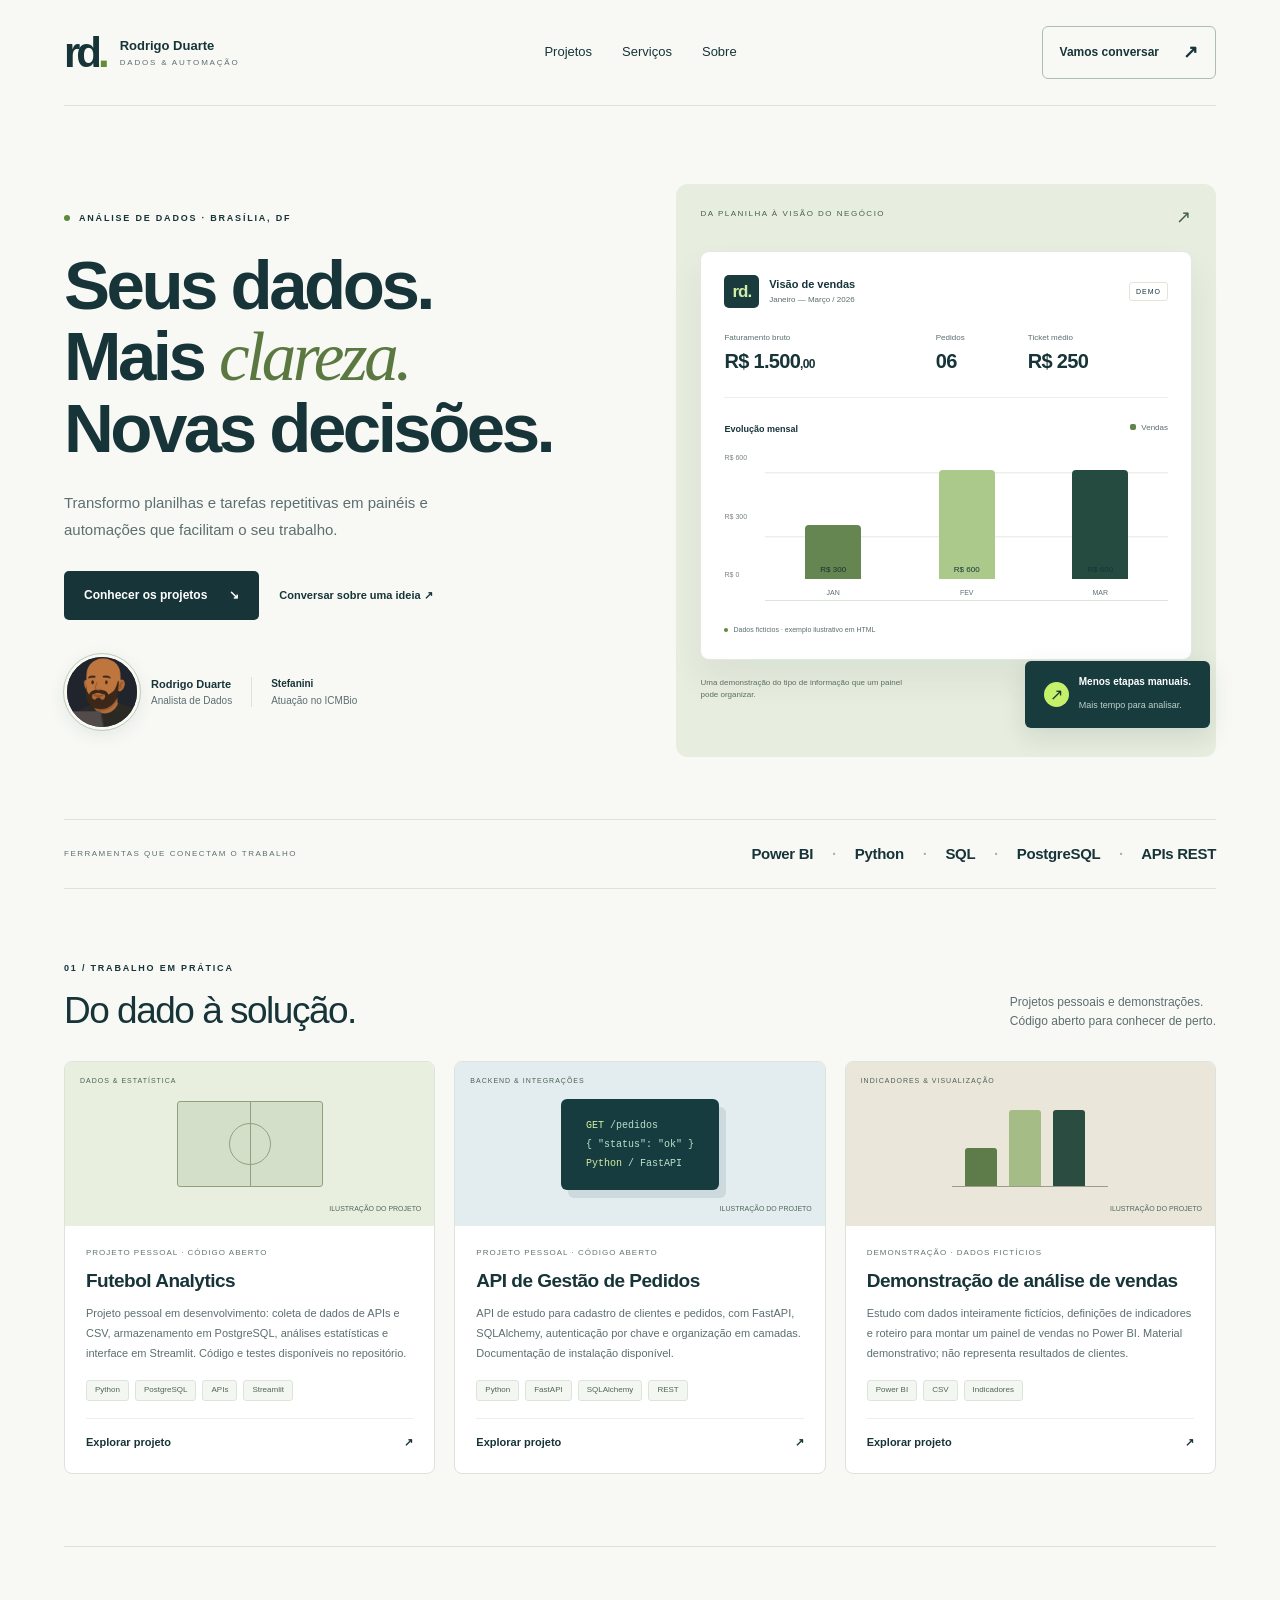
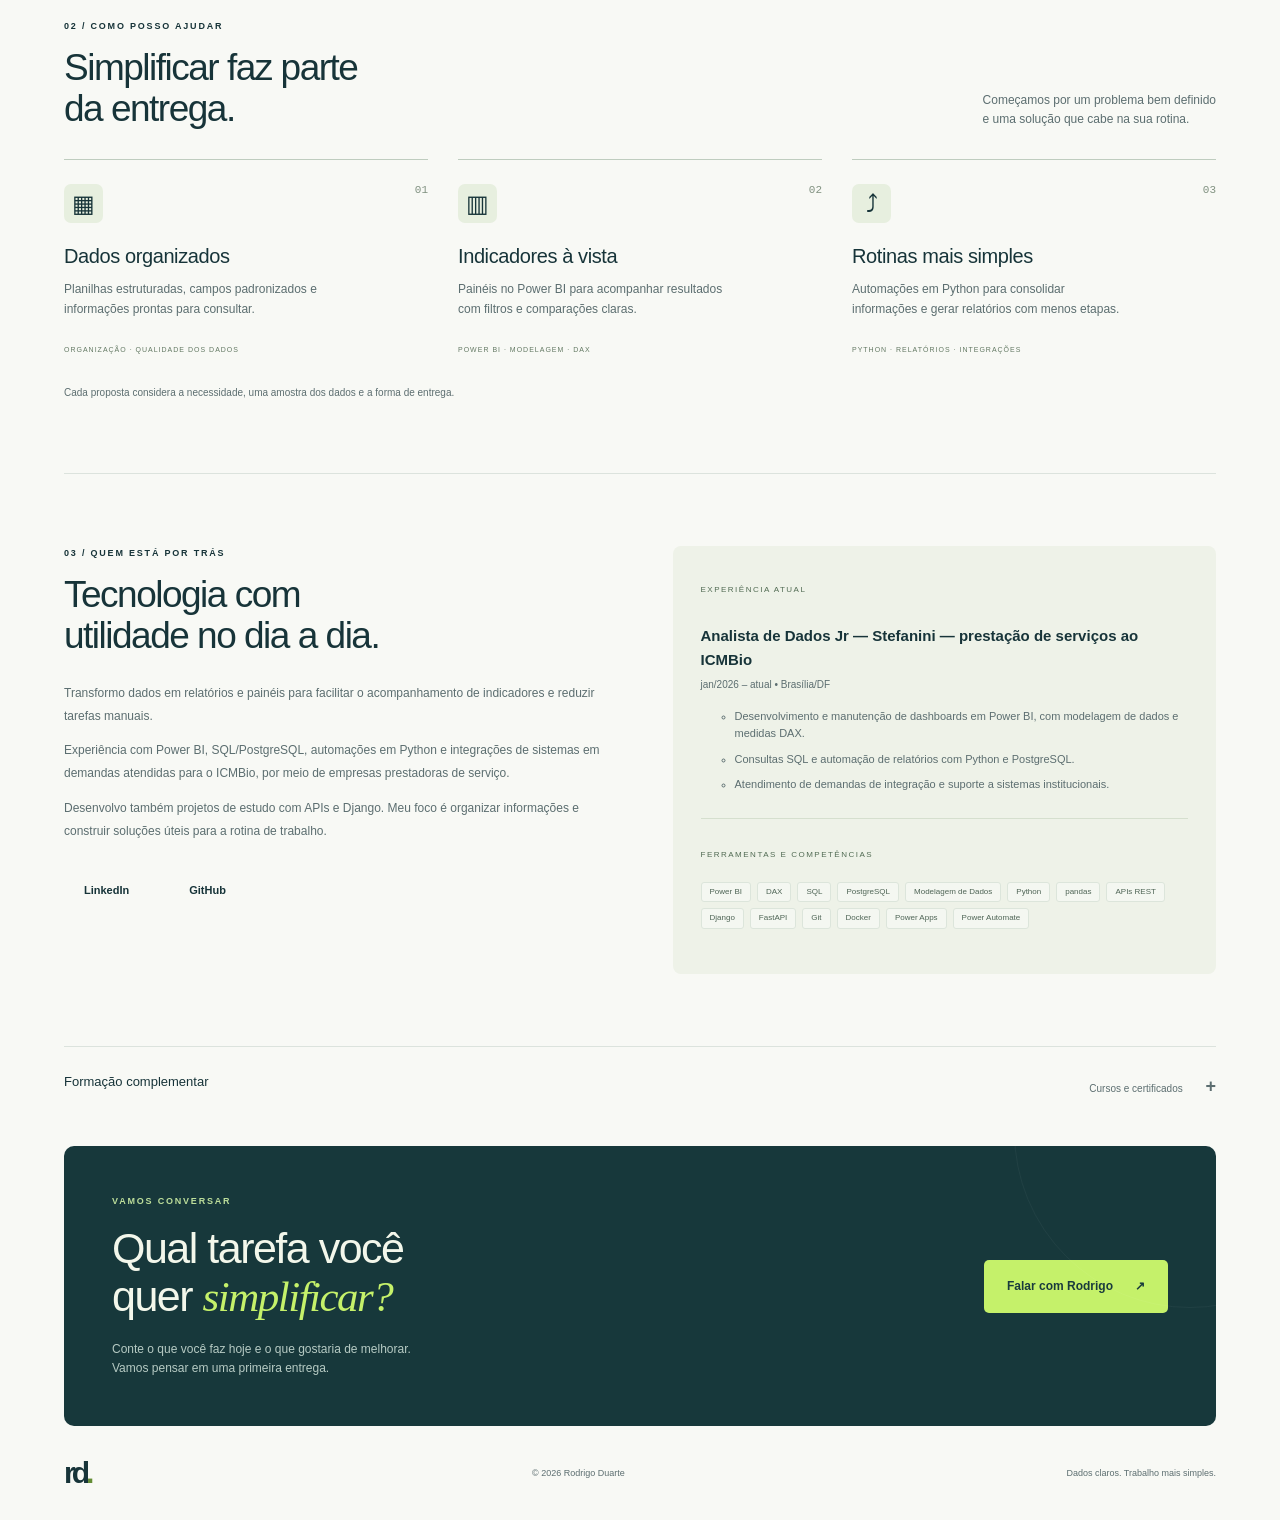
==== commit 7eae6cd8: "design: melhora enquadramento e luminosidade do avatar original" ====
--- a/index.html
+++ b/index.html
@@ -22,7 +22,7 @@
 <h1>Seus dados.<br>Mais <em>clareza.</em><br>Novas decisões.</h1>
 <p class="hero-description">Transformo planilhas e tarefas repetitivas em painéis e automações que facilitam o seu trabalho.</p>
 <div class="hero-actions"><a class="btn primary" href="#projetos">Conhecer os projetos <span aria-hidden="true">↘</span></a><a class="text-link" href="https://www.linkedin.com/in/rodrigo-duarte-08a3001a2/" target="_blank" rel="noopener">Conversar sobre uma ideia ↗</a></div>
-<div class="person"><img src="assets/avatar.png" alt="Rodrigo Duarte" width="44" height="44"><div><strong id="name">Rodrigo Duarte</strong><span id="title">Analista de Dados</span></div><span class="person-divider"></span><p>Stefanini<br><span>Atuação no ICMBio</span></p></div>
+<div class="person"><span class="avatar-frame"><img src="assets/avatar.png" alt="Avatar ilustrado de Rodrigo Duarte" width="76" height="76"></span><div><strong id="name">Rodrigo Duarte</strong><span id="title">Analista de Dados</span></div><span class="person-divider"></span><p>Stefanini<br><span>Atuação no ICMBio</span></p></div>
 </div>
 <div class="hero-art">
 <div class="art-caption"><span>DA PLANILHA À VISÃO DO NEGÓCIO</span><span aria-hidden="true">↗</span></div>
--- a/styles.css
+++ b/styles.css
@@ -16,3 +16,8 @@
 
 /* Barras mantêm a proporção exata de 300 / 600 / 600. */
 .bars>div{height:calc(100% - 18px)}.bars i{height:var(--height)}.bars b{position:absolute;bottom:var(--height);line-height:18px}
+
+/* Avatar original do GitHub: recorte e iluminação apenas na apresentação. */
+.avatar-frame{display:block;width:76px;height:76px;flex:0 0 76px;border-radius:50%;overflow:hidden;border:3px solid #f8f9f5;outline:1px solid #bdcdb6;box-shadow:0 5px 18px #17343916;background:#1c2027}
+.person .avatar-frame img{display:block;width:100%;height:100%;border-radius:0;object-fit:cover;transform:translateY(10%) scale(1.35);transform-origin:center;filter:brightness(1.3) saturate(.9) contrast(1.02)}
+@media(max-width:370px){.avatar-frame{width:60px;height:60px;flex-basis:60px}.person{gap:8px}.person-divider{margin:0 3px}}
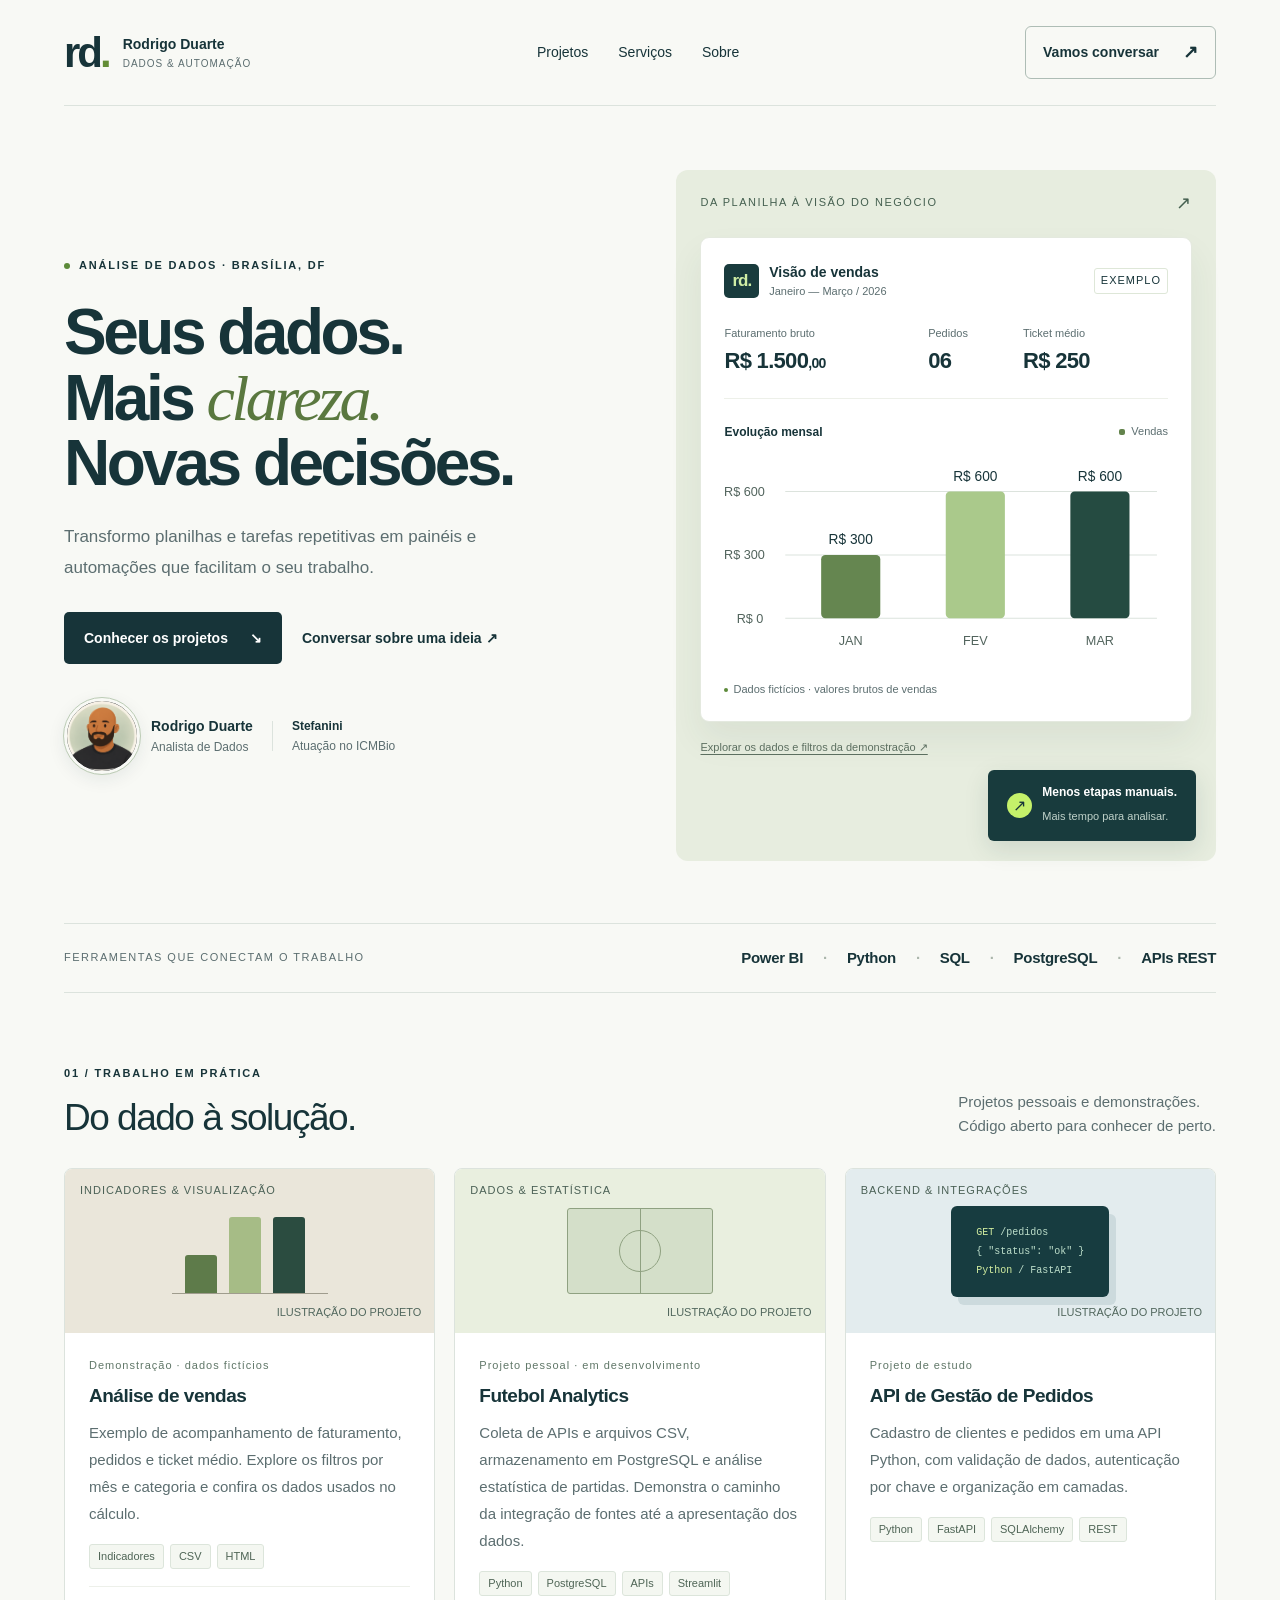
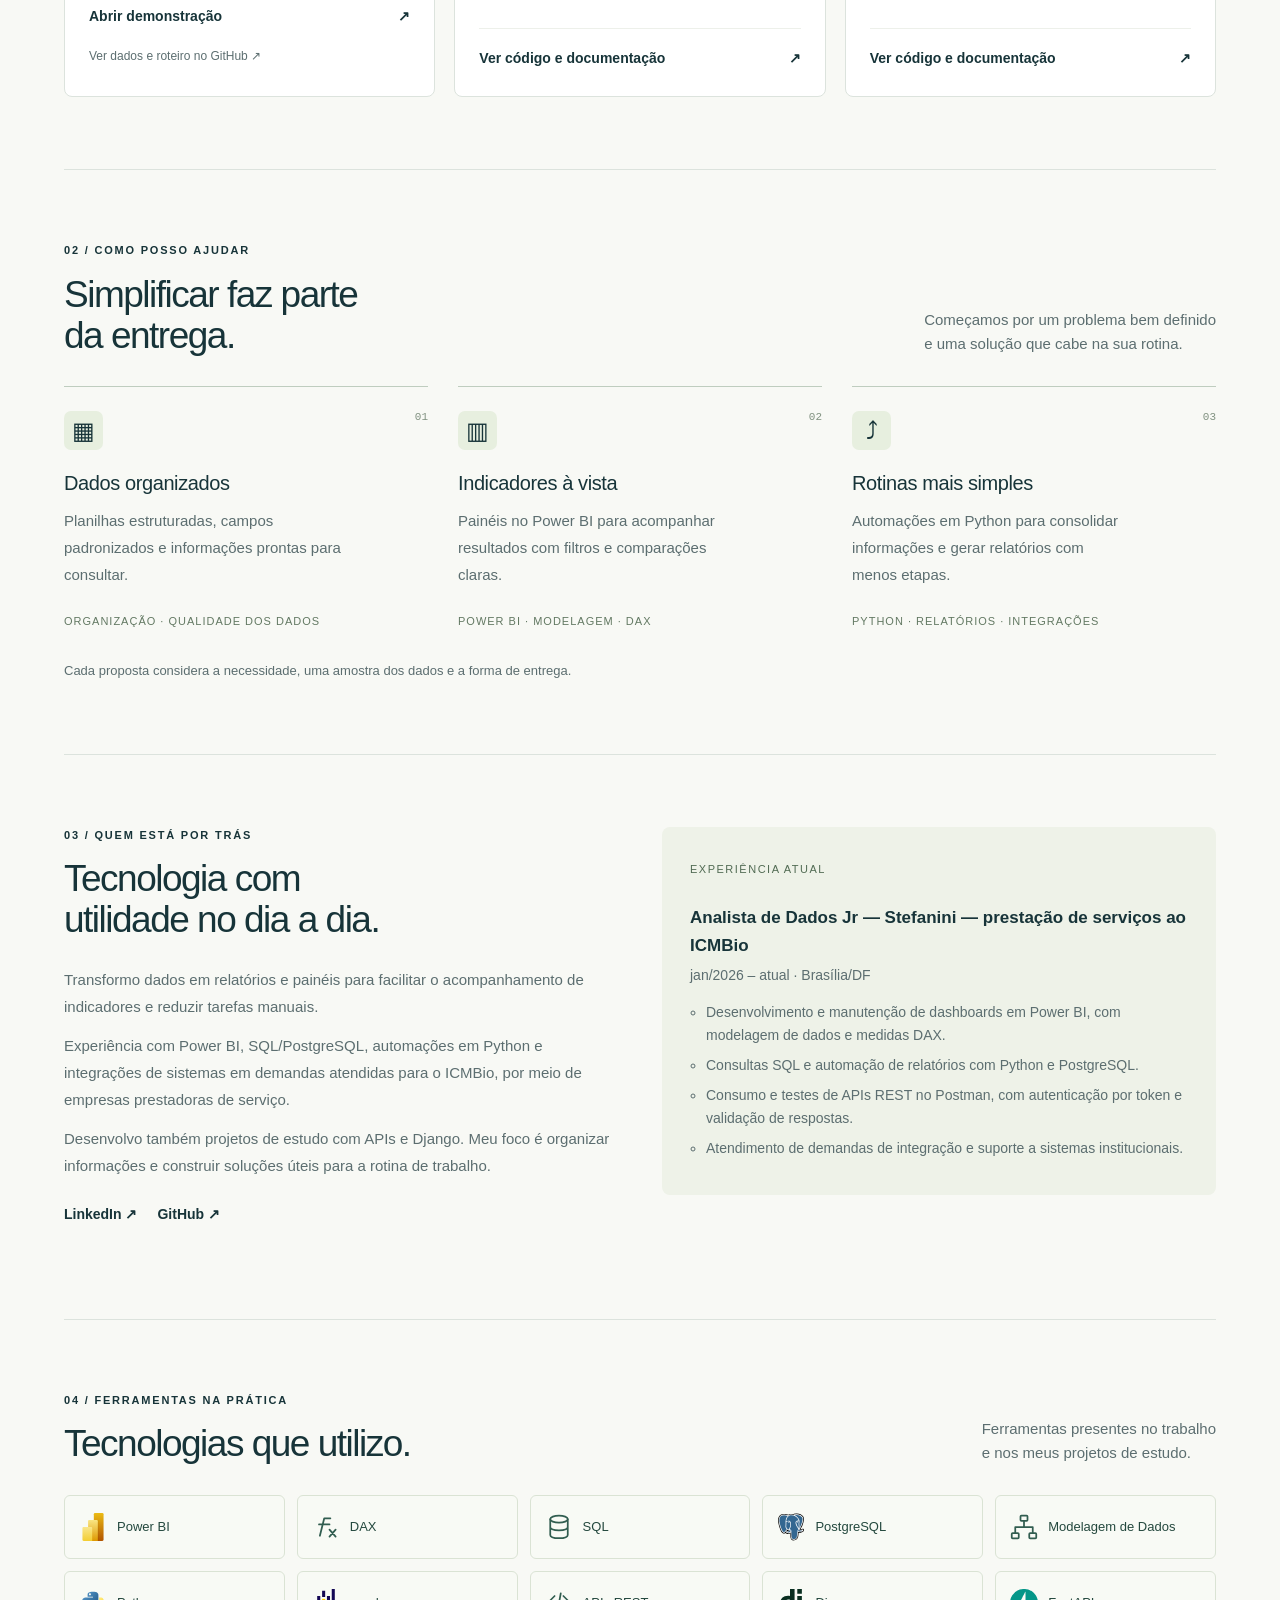
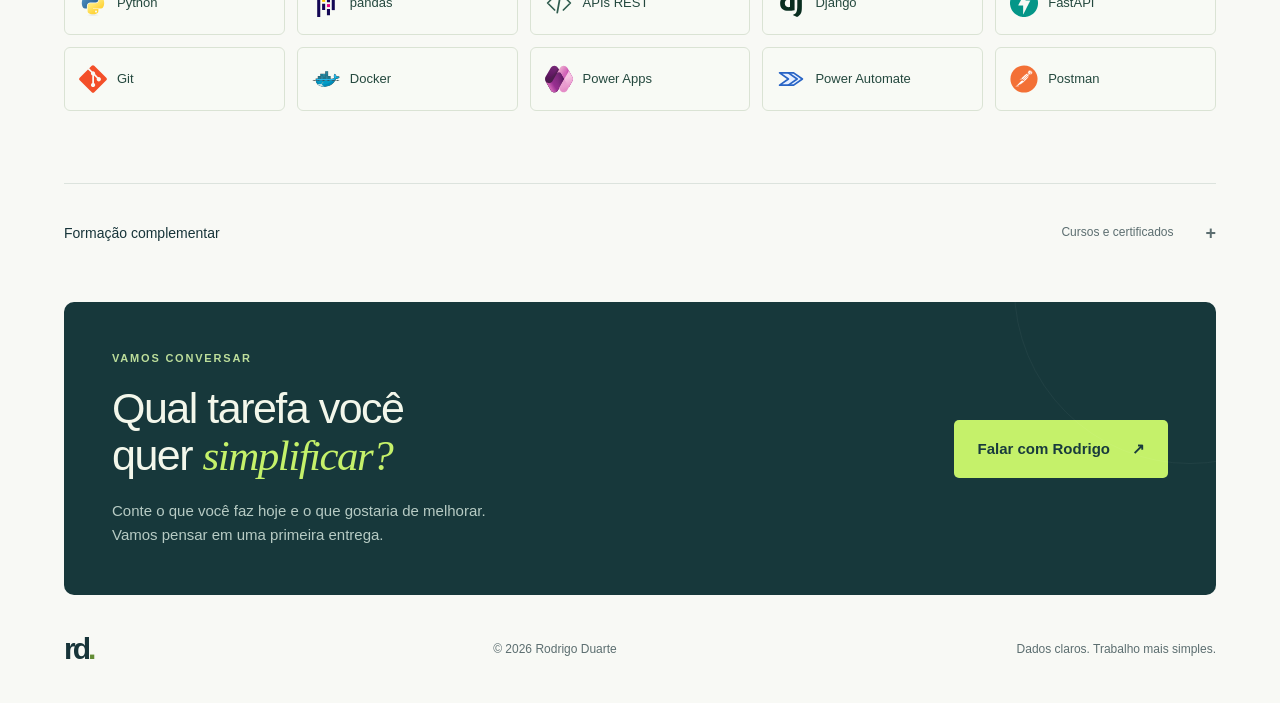
==== commit 15ca3991: "feat: melhora legibilidade e conteúdo estático e adiciona demonstração interativa de vendas" ====
--- a/index.html
+++ b/index.html
@@ -1,17 +1,25 @@
 <!doctype html>
-<html lang="pt-BR">
+<html lang="pt-BR" id="inicio">
 <head>
 <meta charset="utf-8"><meta name="viewport" content="width=device-width, initial-scale=1">
 <title>Rodrigo Duarte | Dados & Automação</title>
 <meta name="description" content="Power BI, organização de dados e automações com Python. Conheça o trabalho de Rodrigo Duarte, analista de dados na Stefanini, atuando no ICMBio.">
 <meta name="theme-color" content="#132c30">
-<link rel="stylesheet" href="styles.css"><link rel="icon" href="assets/avatar.png">
+<link rel="canonical" href="https://rodrigodsouza.github.io/Portfolio/">
+<meta property="og:type" content="website">
+<meta property="og:locale" content="pt_BR">
+<meta property="og:title" content="Rodrigo Duarte | Dados & Automação">
+<meta property="og:description" content="Power BI, organização de dados e automações com Python. Conheça projetos e serviços de Rodrigo Duarte.">
+<meta property="og:url" content="https://rodrigodsouza.github.io/Portfolio/">
+<meta name="twitter:card" content="summary">
+<link rel="stylesheet" href="styles.css">
+<link rel="icon" href="assets/favicon.svg" type="image/svg+xml">
 </head>
 <body>
 <a class="skip-link" href="#conteudo">Ir para o conteúdo</a>
 <div class="container">
 <nav class="navigation" aria-label="Navegação principal">
-<a class="brand" href="#" aria-label="Rodrigo Duarte, início"><span class="brand-mark">rd<span>.</span></span><span class="brand-name">Rodrigo Duarte<small>DADOS & AUTOMAÇÃO</small></span></a>
+<a class="brand" href="#inicio" aria-label="Rodrigo Duarte, início"><span class="brand-mark">rd<span>.</span></span><span class="brand-name">Rodrigo Duarte<small>DADOS & AUTOMAÇÃO</small></span></a>
 <div class="nav-links"><a href="#projetos">Projetos</a><a href="#servicos">Serviços</a><a href="#experiencia">Sobre</a></div>
 <a class="nav-contact" href="https://www.linkedin.com/in/rodrigo-duarte-08a3001a2/" target="_blank" rel="noopener">Vamos conversar <span aria-hidden="true">↗</span></a>
 </nav>
@@ -22,27 +30,54 @@
 <h1>Seus dados.<br>Mais <em>clareza.</em><br>Novas decisões.</h1>
 <p class="hero-description">Transformo planilhas e tarefas repetitivas em painéis e automações que facilitam o seu trabalho.</p>
 <div class="hero-actions"><a class="btn primary" href="#projetos">Conhecer os projetos <span aria-hidden="true">↘</span></a><a class="text-link" href="https://www.linkedin.com/in/rodrigo-duarte-08a3001a2/" target="_blank" rel="noopener">Conversar sobre uma ideia ↗</a></div>
-<div class="person"><span class="avatar-frame"><img src="assets/avatar.png" alt="Avatar ilustrado de Rodrigo Duarte" width="76" height="76"></span><div><strong id="name">Rodrigo Duarte</strong><span id="title">Analista de Dados</span></div><span class="person-divider"></span><p>Stefanini<br><span>Atuação no ICMBio</span></p></div>
+<div class="person"><span class="avatar-frame"><img src="assets/avatar.png" alt="Avatar ilustrado de Rodrigo Duarte" width="76" height="76"></span><div><strong>Rodrigo Duarte</strong><span>Analista de Dados</span></div><span class="person-divider"></span><p>Stefanini<br><span>Atuação no ICMBio</span></p></div>
 </div>
 <div class="hero-art">
 <div class="art-caption"><span>DA PLANILHA À VISÃO DO NEGÓCIO</span><span aria-hidden="true">↗</span></div>
 <div class="dashboard">
-<div class="dash-header"><span class="mini-mark">rd.</span><div><strong>Visão de vendas</strong><span>Janeiro — Março / 2026</span></div><span class="demo-badge">DEMO</span></div>
+<div class="dash-header"><span class="mini-mark">rd.</span><div><strong>Visão de vendas</strong><span>Janeiro — Março / 2026</span></div><span class="demo-badge">EXEMPLO</span></div>
 <div class="metrics"><div><span>Faturamento bruto</span><strong>R$ 1.500<span>,00</span></strong></div><div><span>Pedidos</span><strong>06</strong></div><div><span>Ticket médio</span><strong>R$ 250</strong></div></div>
 <div class="chart-heading"><strong>Evolução mensal</strong><span><i></i> Vendas</span></div>
-<div class="chart" role="img" aria-label="Vendas fictícias: janeiro 300 reais, fevereiro 600 reais, março 600 reais">
-<div class="chart-axis"><span>R$ 600</span><span>R$ 300</span><span>R$ 0</span></div><div class="bars"><div><b>R$ 300</b><i style="--height:50%"></i><span>JAN</span></div><div><b>R$ 600</b><i style="--height:100%"></i><span>FEV</span></div><div><b>R$ 600</b><i style="--height:100%"></i><span>MAR</span></div></div>
-</div>
-<div class="dash-footer"><span class="status-dot"></span> Dados fictícios · exemplo ilustrativo em HTML</div>
+<div class="sales-chart">
+<svg viewBox="0 0 420 195" role="img" aria-labelledby="sales-chart-title sales-chart-description">
+<title id="sales-chart-title">Faturamento mensal da demonstração</title>
+<desc id="sales-chart-description">Janeiro: 300 reais. Fevereiro: 600 reais. Março: 600 reais. Dados fictícios.</desc>
+<g fill="none" stroke="#dce3dd"><path d="M58 28H410M58 88H410M58 148H410"/></g>
+<g fill="#52645d" font-family="Arial, sans-serif" font-size="12"><text x="0" y="32">R$ 600</text><text x="0" y="92">R$ 300</text><text x="12" y="152">R$ 0</text></g>
+<g><rect x="92" y="88" width="56" height="60" rx="4" fill="#658650"/><rect x="210" y="28" width="56" height="120" rx="4" fill="#aac98b"/><rect x="328" y="28" width="56" height="120" rx="4" fill="#254b41"/></g>
+<g fill="#173439" font-family="Arial, sans-serif" font-size="13" text-anchor="middle"><text x="120" y="78">R$ 300</text><text x="238" y="18">R$ 600</text><text x="356" y="18">R$ 600</text></g>
+<g fill="#52645d" font-family="Arial, sans-serif" font-size="12" text-anchor="middle"><text x="120" y="173">JAN</text><text x="238" y="173">FEV</text><text x="356" y="173">MAR</text></g>
+</svg></div>
+<div class="dash-footer"><span class="status-dot"></span> Dados fictícios · valores brutos de vendas</div>
 </div>
 <div class="floating-note"><span aria-hidden="true">↗</span><div><strong>Menos etapas manuais.</strong><small>Mais tempo para analisar.</small></div></div>
-<p class="art-footnote">Uma demonstração do tipo de informação que um painel pode organizar.</p>
+<p class="art-footnote"><a href="demos/vendas/">Explorar os dados e filtros da demonstração ↗</a></p>
 </div>
 </header>
 <div class="stack-strip"><span>FERRAMENTAS QUE CONECTAM O TRABALHO</span><div>Power BI <i>·</i> Python <i>·</i> SQL <i>·</i> PostgreSQL <i>·</i> APIs REST</div></div>
 <section class="section" id="projetos">
 <div class="section-heading"><div><p class="eyebrow">01 / TRABALHO EM PRÁTICA</p><h2>Do dado à solução.</h2></div><p>Projetos pessoais e demonstrações.<br>Código aberto para conhecer de perto.</p></div>
-<div class="project-grid" id="projects"></div>
+<div class="project-grid" id="projects"><article class="project-card">
+<div class="project-cover cover-sales" aria-hidden="true"><span class="cover-label">INDICADORES & VISUALIZAÇÃO</span><div class="mini-bars"><i></i><i></i><i></i></div><span class="cover-caption">ILUSTRAÇÃO DO PROJETO</span></div>
+<div class="project-body"><span class="project-index">Demonstração · dados fictícios</span><h3>Análise de vendas</h3><p>Exemplo de acompanhamento de faturamento, pedidos e ticket médio. Explore os filtros por mês e categoria e confira os dados usados no cálculo.</p>
+<div class="chips"><span class="chip">Indicadores</span><span class="chip">CSV</span><span class="chip">HTML</span></div>
+<a class="text-link" href="demos/vendas/" aria-label="Abrir demonstração: Análise de vendas">Abrir demonstração <span aria-hidden="true">↗</span></a>
+<a class="source-link" href="https://github.com/RodrigoDSouza/Portfolio/tree/main/demos/vendas" target="_blank" rel="noopener noreferrer">Ver dados e roteiro no GitHub ↗</a>
+</div></article>
+<article class="project-card">
+<div class="project-cover cover-football" aria-hidden="true"><span class="cover-label">DADOS & ESTATÍSTICA</span><div class="field"></div><span class="cover-caption">ILUSTRAÇÃO DO PROJETO</span></div>
+<div class="project-body"><span class="project-index">Projeto pessoal · em desenvolvimento</span><h3>Futebol Analytics</h3><p>Coleta de APIs e arquivos CSV, armazenamento em PostgreSQL e análise estatística de partidas. Demonstra o caminho da integração de fontes até a apresentação dos dados.</p>
+<div class="chips"><span class="chip">Python</span><span class="chip">PostgreSQL</span><span class="chip">APIs</span><span class="chip">Streamlit</span></div>
+<a class="text-link" href="https://github.com/RodrigoDSouza/futebol-analytics" target="_blank" rel="noopener noreferrer" aria-label="Ver código e documentação: Futebol Analytics">Ver código e documentação <span aria-hidden="true">↗</span></a>
+
+</div></article>
+<article class="project-card">
+<div class="project-cover cover-api" aria-hidden="true"><span class="cover-label">BACKEND & INTEGRAÇÕES</span><div class="code-window"><strong>GET</strong> /pedidos<br>{ "status": "ok" }<br><strong>Python</strong> / FastAPI</div><span class="cover-caption">ILUSTRAÇÃO DO PROJETO</span></div>
+<div class="project-body"><span class="project-index">Projeto de estudo</span><h3>API de Gestão de Pedidos</h3><p>Cadastro de clientes e pedidos em uma API Python, com validação de dados, autenticação por chave e organização em camadas.</p>
+<div class="chips"><span class="chip">Python</span><span class="chip">FastAPI</span><span class="chip">SQLAlchemy</span><span class="chip">REST</span></div>
+<a class="text-link" href="https://github.com/RodrigoDSouza/rest" target="_blank" rel="noopener noreferrer" aria-label="Ver código e documentação: API de Gestão de Pedidos">Ver código e documentação <span aria-hidden="true">↗</span></a>
+
+</div></article></div>
 </section>
 <section class="section services-section" id="servicos">
 <div class="section-heading"><div><p class="eyebrow">02 / COMO POSSO AJUDAR</p><h2>Simplificar faz parte<br>da entrega.</h2></div><p>Começamos por um problema bem definido<br>e uma solução que cabe na sua rotina.</p></div>
@@ -54,15 +89,46 @@
 <p class="scope-note">Cada proposta considera a necessidade, uma amostra dos dados e a forma de entrega.</p>
 </section>
 <section class="section about-section" id="experiencia">
-<div class="about-heading"><p class="eyebrow">03 / QUEM ESTÁ POR TRÁS</p><h2>Tecnologia com<br>utilidade no dia a dia.</h2><div id="about"></div><div class="links" id="links"></div></div>
-<div class="experience-panel"><span class="panel-label">EXPERIÊNCIA ATUAL</span><ul class="timeline" id="experience"></ul><div class="competencies"><span class="panel-label">FERRAMENTAS E COMPETÊNCIAS</span><div class="chips" id="skills"></div></div></div>
+<div class="about-heading"><p class="eyebrow">03 / QUEM ESTÁ POR TRÁS</p><h2>Tecnologia com<br>utilidade no dia a dia.</h2><div id="about"><p>Transformo dados em relatórios e painéis para facilitar o acompanhamento de indicadores e reduzir tarefas manuais.</p>
+<p>Experiência com Power BI, SQL/PostgreSQL, automações em Python e integrações de sistemas em demandas atendidas para o ICMBio, por meio de empresas prestadoras de serviço.</p>
+<p>Desenvolvo também projetos de estudo com APIs e Django. Meu foco é organizar informações e construir soluções úteis para a rotina de trabalho.</p></div><div class="links" id="links"><a href="https://www.linkedin.com/in/rodrigo-duarte-08a3001a2/" target="_blank" rel="noopener noreferrer">LinkedIn ↗</a>
+<a href="https://github.com/RodrigoDSouza" target="_blank" rel="noopener noreferrer">GitHub ↗</a></div></div>
+<div class="experience-panel"><span class="panel-label">EXPERIÊNCIA ATUAL</span><ul class="timeline" id="experience"><li><h3 class="title">Analista de Dados Jr — Stefanini — prestação de serviços ao ICMBio</h3><p class="period">jan/2026 – atual · Brasília/DF</p><ul><li>Desenvolvimento e manutenção de dashboards em Power BI, com modelagem de dados e medidas DAX.</li><li>Consultas SQL e automação de relatórios com Python e PostgreSQL.</li><li>Consumo e testes de APIs REST no Postman, com autenticação por token e validação de respostas.</li><li>Atendimento de demandas de integração e suporte a sistemas institucionais.</li></ul></li></ul></div>
 </section>
-<section class="learning"><details><summary><span>Formação complementar</span><span class="summary-hint">Cursos e certificados <b aria-hidden="true">+</b></span></summary><div class="cert-list" id="cert-list"></div></details></section>
-<section class="contact"><div><p class="eyebrow">VAMOS CONVERSAR</p><h2>Qual tarefa você<br>quer <em>simplificar?</em></h2><p>Conte o que você faz hoje e o que gostaria de melhorar.<br>Vamos pensar em uma primeira entrega.</p></div><a class="btn contact-button" href="https://www.linkedin.com/in/rodrigo-duarte-08a3001a2/" target="_blank" rel="noopener">Falar com Rodrigo <span aria-hidden="true">↗</span></a></section>
-<p id="load-error" role="status" hidden>Não foi possível carregar os detalhes. Atualize a página ou use o contato acima.</p>
-<noscript><p>Ative o JavaScript para visualizar os projetos e a experiência. Os serviços e contatos estão disponíveis nesta página.</p></noscript>
+<section class="section technology-section" aria-labelledby="tecnologias">
+<div class="section-heading"><div><p class="eyebrow">04 / FERRAMENTAS NA PRÁTICA</p><h2 id="tecnologias">Tecnologias que utilizo.</h2></div><p>Ferramentas presentes no trabalho<br>e nos meus projetos de estudo.</p></div>
+<div id="skills" class="skills-grid"><div class="skill-tile"><img src="assets/icons/powerbi.svg" alt="" width="28" height="28" loading="lazy" decoding="async"><span>Power BI</span></div>
+<div class="skill-tile"><img src="assets/icons/dax.svg" alt="" width="28" height="28" loading="lazy" decoding="async"><span>DAX</span></div>
+<div class="skill-tile"><img src="assets/icons/sql.svg" alt="" width="28" height="28" loading="lazy" decoding="async"><span>SQL</span></div>
+<div class="skill-tile"><img src="assets/icons/postgresql.svg" alt="" width="28" height="28" loading="lazy" decoding="async"><span>PostgreSQL</span></div>
+<div class="skill-tile"><img src="assets/icons/modelagem.svg" alt="" width="28" height="28" loading="lazy" decoding="async"><span>Modelagem de Dados</span></div>
+<div class="skill-tile"><img src="assets/icons/python.svg" alt="" width="28" height="28" loading="lazy" decoding="async"><span>Python</span></div>
+<div class="skill-tile"><img src="assets/icons/pandas.svg" alt="" width="28" height="28" loading="lazy" decoding="async"><span>pandas</span></div>
+<div class="skill-tile"><img src="assets/icons/api.svg" alt="" width="28" height="28" loading="lazy" decoding="async"><span>APIs REST</span></div>
+<div class="skill-tile"><img src="assets/icons/django.svg" alt="" width="28" height="28" loading="lazy" decoding="async"><span>Django</span></div>
+<div class="skill-tile"><img src="assets/icons/fastapi.svg" alt="" width="28" height="28" loading="lazy" decoding="async"><span>FastAPI</span></div>
+<div class="skill-tile"><img src="assets/icons/git.svg" alt="" width="28" height="28" loading="lazy" decoding="async"><span>Git</span></div>
+<div class="skill-tile"><img src="assets/icons/docker.svg" alt="" width="28" height="28" loading="lazy" decoding="async"><span>Docker</span></div>
+<div class="skill-tile"><img src="assets/icons/powerapps.svg" alt="" width="28" height="28" loading="lazy" decoding="async"><span>Power Apps</span></div>
+<div class="skill-tile"><img src="assets/icons/powerautomate.svg" alt="" width="28" height="28" loading="lazy" decoding="async"><span>Power Automate</span></div>
+<div class="skill-tile"><img src="assets/icons/postman.svg" alt="" width="28" height="28" loading="lazy" decoding="async"><span>Postman</span></div></div>
+</section>
+<section class="learning" aria-label="Formação complementar"><details><summary><span>Formação complementar</span><span class="summary-hint">Cursos e certificados <b aria-hidden="true">+</b></span></summary><div class="cert-list" id="cert-list"><article class="card"><h3 class="title">Lógica de Programação: explore funções e listas</h3><p class="period">Alura · 26/08/2025</p></article>
+<article class="card"><h3 class="title">Lógica de Programação: mergulhe em programação com JavaScript</h3><p class="period">Alura · 24/06/2025</p></article>
+<article class="card"><h3 class="title">Começando em Programação: carreira e primeiros passos</h3><p class="period">Alura · 12/06/2025</p></article>
+<article class="card"><h3 class="title">Portal Gov.br (Turma Jul/2022)</h3><p class="period">ENAP · 26/07/2022</p></article>
+<article class="card"><h3 class="title">Fundamentos da LGPD (Turma Abr/2022)</h3><p class="period">ENAP · 13/04/2022</p></article>
+<article class="card"><h3 class="title">Gestão da Informação e Documentação — Conceitos Básicos em Gestão Documental (Turma Abr/2020)</h3><p class="period">ENAP · 23/04/2020</p></article>
+<article class="card"><h3 class="title">Aplicações Java Mobile (J2ME)</h3><p class="period">Fundação Bradesco · 16/05/2017</p></article>
+<article class="card"><h3 class="title">Programação C#</h3><p class="period">Fundação Bradesco · 08/05/2017</p></article>
+<article class="card"><h3 class="title">Engenharia de Requisitos</h3><p class="period">Fundação Bradesco · 17/11/2014</p></article>
+<article class="card"><h3 class="title">Análise Estruturada de Sistemas</h3><p class="period">Fundação Bradesco · 11/11/2014</p></article>
+<article class="card"><h3 class="title">Processo de Desenvolvimento de Software</h3><p class="period">Fundação Bradesco · 11/11/2014</p></article></div></details></section>
+<section class="contact" aria-labelledby="contato"><div><p class="eyebrow">VAMOS CONVERSAR</p><h2 id="contato">Qual tarefa você<br>quer <em>simplificar?</em></h2><p>Conte o que você faz hoje e o que gostaria de melhorar.<br>Vamos pensar em uma primeira entrega.</p></div><a class="btn contact-button" href="https://www.linkedin.com/in/rodrigo-duarte-08a3001a2/" target="_blank" rel="noopener">Falar com Rodrigo <span aria-hidden="true">↗</span></a></section>
+
 </main>
-<footer class="footer"><a class="brand-mark" href="#">rd<span>.</span></a><span>© <span id="year"></span> Rodrigo Duarte</span><span>Dados claros. Trabalho mais simples.</span></footer>
+<footer class="footer"><a class="brand-mark" href="#inicio" aria-label="Voltar ao início">rd<span>.</span></a><span>© <span id="year">2026</span> Rodrigo Duarte</span><span>Dados claros. Trabalho mais simples.</span></footer>
 </div>
-<script src="script.js"></script>
+<script src="script.js" defer></script>
 </body></html>
+
--- a/styles.css
+++ b/styles.css
@@ -1,23 +1,152 @@
 :root{--bg:#f8f9f5;--ink:#173439;--muted:#5c6e70;--accent:#c5f16a;--line:#dce3dd;--white:#fff}
+[hidden]{display:none!important}
 *{box-sizing:border-box}html{scroll-behavior:smooth;scroll-padding-top:28px}body{margin:0;background:var(--bg);color:var(--ink);font-family:Arial,Helvetica,sans-serif;-webkit-font-smoothing:antialiased;line-height:1.6}a{color:inherit;text-decoration:none}a:hover{text-decoration:underline}button,a,summary{-webkit-tap-highlight-color:transparent}a:focus-visible,summary:focus-visible{outline:3px solid #407a33;outline-offset:6px}h1,h2,h3,p{margin:0}h1,h2,h3{line-height:1.1}h1,h2{letter-spacing:-2.5px}em{font-family:Georgia,serif;font-weight:400}a,article{min-width:0}.container{max-width:1240px;padding:0 44px;margin:auto}
-.navigation{height:106px;display:flex;align-items:center;justify-content:space-between;gap:20px;border-bottom:1px solid var(--line)}.brand{display:flex;align-items:center;gap:14px}.brand:hover{text-decoration:none}.brand-mark{font-size:42px;letter-spacing:-4px;font-weight:800;line-height:1}.brand-mark span{color:#638d35}.brand-name{font-size:13px;font-weight:700;line-height:1.6}.brand-name small{display:block;font-size:8px;letter-spacing:1.8px;color:var(--muted);font-weight:400}.nav-links{display:flex;gap:30px;font-size:13px}.nav-contact{font-size:12px;font-weight:700;display:flex;gap:24px;align-items:center;border:1px solid #aebdb5;border-radius:6px;padding:11px 17px}.nav-contact span{font-size:18px}
-.hero{display:grid;grid-template-columns:1.05fr 1fr;gap:46px;padding:78px 0 62px;align-items:center}.eyebrow{font-size:9px;font-weight:700;letter-spacing:1.8px;display:flex;align-items:center;gap:9px}.status-dot{display:inline-block;width:6px;height:6px;background:#5c8a39;border-radius:50%;flex-shrink:0}.hero h1{font-size:clamp(46px,5.4vw,69px);margin-top:25px;font-weight:600;line-height:1.03;letter-spacing:-3.5px}.hero h1 em{color:#5a783f}.hero-description{font-size:15px;color:var(--muted);max-width:365px;margin-top:25px;line-height:1.8}.hero-actions{display:flex;align-items:center;gap:20px;margin:28px 0 34px;flex-wrap:wrap}.btn{display:inline-flex;align-items:center;justify-content:space-between;gap:22px;font-size:12px;font-weight:700;padding:15px 20px;border-radius:5px;transition:transform .2s,background .2s}.btn:hover{transform:translateY(-2px);text-decoration:none}.primary{background:var(--ink);color:white}.primary:hover{background:#2d5053}.text-link{font-size:11px;font-weight:700}.person{display:flex;gap:11px;align-items:center}.person img{border-radius:50%;object-fit:cover;background:#e8e9df}.person strong{display:block;font-size:11px}.person div>span{font-size:10px;color:var(--muted);display:block}.person-divider{height:30px;width:1px;background:var(--line);margin:0 8px}.person p{font-size:10px;font-weight:700;line-height:1.7}.person p span{color:var(--muted);font-weight:400}
-.hero-art{position:relative;background:#e7eddf;border-radius:12px;padding:24px 24px 55px;min-width:0;background-image:radial-gradient(#bcc9b5 .7px,transparent .7px);background-size:16px 16px}.art-caption{display:flex;justify-content:space-between;font-size:8px;letter-spacing:1.5px;margin-bottom:25px;color:#456050}.art-caption>span:last-child{font-size:18px;line-height:1}.dashboard{background:white;border-radius:9px;padding:23px;box-shadow:0 18px 35px #24443912;border:1px solid #e4e9df}.dash-header{display:flex;align-items:center;gap:10px}.mini-mark{background:#193b3d;color:#d0eea5;padding:3px 8px;font-size:17px;font-weight:800;border-radius:5px;letter-spacing:-1px}.dash-header strong{font-size:11px;display:block}.dash-header div>span{font-size:8px;color:var(--muted);display:block}.demo-badge{margin-left:auto;font-size:7px;border:1px solid #dee7d8;border-radius:3px;padding:3px 6px;letter-spacing:1px}.metrics{display:grid;grid-template-columns:1.45fr .6fr 1fr;gap:8px;margin:24px 0;border-bottom:1px solid #edf0e9;padding-bottom:20px}.metrics div>span{font-size:8px;color:var(--muted);display:block}.metrics strong{font-size:20px;letter-spacing:-.7px;white-space:nowrap}.metrics strong span{font-size:12px}.chart-heading{display:flex;justify-content:space-between;font-size:9px}.chart-heading>span{font-size:8px;color:var(--muted)}.chart-heading i{display:inline-block;width:6px;height:6px;border-radius:2px;background:#63834c;margin-right:3px}.chart{display:flex;gap:12px;margin:16px 0;height:149px}.chart-axis{display:flex;flex-direction:column;justify-content:space-between;font-size:7px;color:#79857c;padding-bottom:21px;min-width:29px}.bars{display:flex;align-items:flex-end;justify-content:space-around;gap:22px;flex:1;border-bottom:1px solid #dce4d8;padding:0 12px 21px;background:repeating-linear-gradient(to top,transparent 0,transparent 62px,#edf0e9 63px,#edf0e9 64px);position:relative}.bars>div{height:100%;display:flex;flex-direction:column;justify-content:flex-end;align-items:center;flex:1;position:relative}.bars i{display:block;width:100%;max-width:56px;height:calc(var(--height) - 18px);background:#658650;border-radius:4px 4px 0 0;min-height:15px}.bars>div:nth-child(2) i{background:#aac98b}.bars>div:nth-child(3) i{background:#254b41}.bars b{font-size:8px;line-height:18px;font-weight:400}.bars span{position:absolute;bottom:-19px;font-size:7px;color:var(--muted)}.dash-footer{display:flex;align-items:center;gap:5px;font-size:7px;color:var(--muted);padding-top:7px}.dash-footer .status-dot{width:4px;height:4px}.floating-note{position:absolute;right:6px;bottom:29px;display:flex;align-items:center;gap:10px;background:#183b3d;color:white;border-radius:6px;padding:13px 19px;box-shadow:0 8px 24px #163c3820}.floating-note>span{background:var(--accent);color:var(--ink);border-radius:50%;height:25px;width:25px;text-align:center}.floating-note strong{font-size:10px;display:block}.floating-note small{font-size:9px;color:#c0d2ca}.art-footnote{font-size:8px;color:#5c6f60;margin-top:17px;max-width:210px}
-.stack-strip{border-top:1px solid var(--line);border-bottom:1px solid var(--line);display:flex;align-items:center;justify-content:space-between;gap:20px;padding:22px 0}.stack-strip>span{font-size:8px;letter-spacing:1.5px;color:var(--muted)}.stack-strip>div{font-size:15px;letter-spacing:-.3px;font-weight:600}.stack-strip i{font-style:normal;margin:0 15px;color:#abb6ab}
-.section{padding:72px 0;border-bottom:1px solid var(--line)}.section-heading{display:flex;align-items:flex-end;justify-content:space-between;gap:30px;margin-bottom:30px}.section-heading h2,.about-heading h2{font-size:37px;font-weight:500;margin-top:15px;letter-spacing:-1.5px}.section-heading>p{font-size:12px;color:var(--muted);max-width:300px}.project-grid{display:grid;grid-template-columns:repeat(3,minmax(0,1fr));gap:19px}.project-card{background:var(--white);border:1px solid var(--line);border-radius:8px;overflow:hidden;display:flex;flex-direction:column;transition:transform .2s,box-shadow .2s}.project-card:hover{transform:translateY(-4px);box-shadow:0 12px 25px #193b3d09}.project-cover{height:164px;display:flex;align-items:center;justify-content:center;position:relative;overflow:hidden}.cover-football{background:#e9efdf}.cover-api{background:#e3ecee}.cover-sales{background:#eae6da}.cover-label{position:absolute;top:13px;left:15px;font-size:7px;letter-spacing:1px;color:#4b6156}.cover-caption{position:absolute;bottom:12px;right:13px;font-size:7px;color:#51675d}.field{width:146px;height:86px;border:1px solid #8fa181;border-radius:3px;position:relative;background:#d4dfc9}.field:before{content:"";position:absolute;left:50%;height:100%;width:1px;background:#8fa181}.field:after{content:"";position:absolute;left:calc(50% - 21px);top:calc(50% - 21px);width:40px;height:40px;border:1px solid #8fa181;border-radius:50%}.code-window{background:#173c40;color:#bddeca;padding:17px 25px;border-radius:6px;font:10px/1.9 monospace;box-shadow:7px 8px 0 #ccdadd}.code-window strong{color:#d3eea0;font-weight:400}.mini-bars{height:85px;width:156px;display:flex;gap:12px;align-items:flex-end;border-bottom:1px solid #9f9c8d;padding:0 13px}.mini-bars i{width:32px;background:#5e7b4a;border-radius:3px 3px 0 0;height:45%}.mini-bars i:nth-child(2){height:90%;background:#a6bc86}.mini-bars i:nth-child(3){height:90%;background:#2b4c40}.project-body{padding:21px;display:flex;flex-direction:column;flex:1}.project-index{font-size:8px;color:#607768;margin-bottom:11px;letter-spacing:1px}.project-card h3{font-size:19px;letter-spacing:-.5px;font-weight:600;margin-bottom:12px}.project-card p{font-size:11px;color:var(--muted);line-height:1.8}.chips{display:flex;gap:6px;flex-wrap:wrap;margin:17px 0}.chip{border:1px solid #dce5db;background:#f4f7f1;font-size:8px;padding:3px 8px;border-radius:3px;color:#4f6556}.project-card .text-link{padding-top:15px;margin-top:auto;border-top:1px solid #edf0ea;display:flex;justify-content:space-between}
-.service-grid{display:grid;grid-template-columns:repeat(3,minmax(0,1fr));gap:30px}.service-grid article{position:relative;padding:24px 0 0;border-top:1px solid #bfcdbf}.service-icon{display:inline-flex;width:39px;height:39px;background:#e7efdf;border-radius:7px;align-items:center;justify-content:center;font-size:24px}.service-number{float:right;font:11px monospace;color:#819281}.service-grid h3{font-size:20px;letter-spacing:-.4px;margin:22px 0 13px;font-weight:500}.service-grid p{font-size:12px;color:var(--muted);max-width:280px}.service-bottom{display:block;margin-top:25px;font-size:7px;letter-spacing:1px;color:#637963}.scope-note{margin-top:30px;color:var(--muted);font-size:10px}
-.about-section{display:grid;grid-template-columns:1fr 1fr;gap:65px}.about-heading h2{margin-bottom:25px}#about p{font-size:12px;line-height:1.9;color:var(--muted);margin-bottom:12px}.links{display:flex;gap:20px;margin-top:24px}.links a{font-size:11px;font-weight:700}.experience-panel{background:#eef2e8;border-radius:8px;padding:28px}.panel-label{font-size:8px;letter-spacing:1.5px;color:#516b53}.timeline{list-style:none;padding:0;margin:24px 0}.timeline .title{font-size:15px;font-weight:600;line-height:1.6}.timeline .period{font-size:10px;color:var(--muted);margin:5px 0 15px}.timeline ul{padding-left:16px}.timeline ul li{font-size:11px;color:var(--muted);margin-bottom:8px}.competencies{border-top:1px solid #d5dfce;padding-top:20px}.learning{padding:25px 0 45px}summary{display:flex;justify-content:space-between;cursor:pointer;gap:20px;font-size:13px;list-style:none}summary::-webkit-details-marker{display:none}.summary-hint{font-size:10px;color:var(--muted)}.summary-hint b{margin-left:20px;font-size:18px}.cert-list{display:grid;grid-template-columns:1fr 1fr;gap:12px;margin-top:20px}.cert-list .card{border:1px solid var(--line);padding:16px;border-radius:5px}.cert-list .title{font-size:11px}.cert-list .period{font-size:9px;color:var(--muted);margin-top:5px}
-.contact{background:#17383b;color:#f3f7eb;border-radius:10px;padding:48px;display:flex;justify-content:space-between;align-items:center;gap:30px;position:relative;overflow:hidden}.contact:after{content:"";position:absolute;width:350px;height:350px;border:1px solid #ffffff0b;border-radius:50%;right:-150px;top:-190px;pointer-events:none}.contact .eyebrow{color:#bdde9b}.contact h2{font-size:43px;font-weight:500;margin-top:17px;letter-spacing:-1.5px}.contact h2 em{color:var(--accent)}.contact p:not(.eyebrow){font-size:12px;color:#b7cbc4;margin-top:20px}.contact-button{background:var(--accent);color:#193b3d;white-space:nowrap;padding:17px 23px}.footer{display:flex;align-items:center;justify-content:space-between;gap:20px;padding:32px 0;font-size:9px;color:var(--muted)}.footer .brand-mark{color:var(--ink);font-size:30px}.skip-link{position:absolute;top:-100px;z-index:10;background:var(--accent);padding:10px}.skip-link:focus{top:5px}#load-error{padding:20px;color:#803a26}
+.navigation{height:106px;display:flex;align-items:center;justify-content:space-between;gap:20px;border-bottom:1px solid var(--line)}.brand{display:flex;align-items:center;gap:14px}.brand:hover{text-decoration:none}.brand-mark{font-size:42px;letter-spacing:-4px;font-weight:800;line-height:1}.brand-mark span{color:#638d35}.brand-name{font-size:14px;font-weight:700;line-height:1.6}.brand-name small{display:block;font-size:11px;letter-spacing:1.8px;color:var(--muted);font-weight:400}.nav-links{display:flex;gap:30px;font-size:14px}.nav-contact{font-size:14px;font-weight:700;display:flex;gap:24px;align-items:center;border:1px solid #aebdb5;border-radius:6px;padding:11px 17px}.nav-contact span{font-size:18px}
+.hero{display:grid;grid-template-columns:1.05fr 1fr;gap:46px;padding:78px 0 62px;align-items:center}.eyebrow{font-size:12px;font-weight:700;letter-spacing:1.8px;display:flex;align-items:center;gap:9px}.status-dot{display:inline-block;width:6px;height:6px;background:#5c8a39;border-radius:50%;flex-shrink:0}.hero h1{font-size:clamp(46px,5.4vw,69px);margin-top:25px;font-weight:600;line-height:1.03;letter-spacing:-3.5px}.hero h1 em{color:#5a783f}.hero-description{font-size:15px;color:var(--muted);max-width:365px;margin-top:25px;line-height:1.8}.hero-actions{display:flex;align-items:center;gap:20px;margin:28px 0 34px;flex-wrap:wrap}.btn{display:inline-flex;align-items:center;justify-content:space-between;gap:22px;font-size:14px;font-weight:700;padding:15px 20px;border-radius:5px;transition:transform .2s,background .2s}.btn:hover{transform:translateY(-2px);text-decoration:none}.primary{background:var(--ink);color:white}.primary:hover{background:#2d5053}.text-link{font-size:14px;font-weight:700}.person{display:flex;gap:11px;align-items:center}.person img{border-radius:50%;object-fit:cover;background:#e8e9df}.person strong{display:block;font-size:14px}.person div>span{font-size:12px;color:var(--muted);display:block}.person-divider{height:30px;width:1px;background:var(--line);margin:0 8px}.person p{font-size:12px;font-weight:700;line-height:1.7}.person p span{color:var(--muted);font-weight:400}
+.hero-art{position:relative;background:#e7eddf;border-radius:12px;padding:24px 24px 55px;min-width:0;background-image:radial-gradient(#bcc9b5 .7px,transparent .7px);background-size:16px 16px}.art-caption{display:flex;justify-content:space-between;font-size:11px;letter-spacing:1.5px;margin-bottom:25px;color:#456050}.art-caption>span:last-child{font-size:18px;line-height:1}.dashboard{background:white;border-radius:9px;padding:23px;box-shadow:0 18px 35px #24443912;border:1px solid #e4e9df}.dash-header{display:flex;align-items:center;gap:10px}.mini-mark{background:#193b3d;color:#d0eea5;padding:3px 8px;font-size:17px;font-weight:800;border-radius:5px;letter-spacing:-1px}.dash-header strong{font-size:14px;display:block}.dash-header div>span{font-size:11px;color:var(--muted);display:block}.demo-badge{margin-left:auto;font-size:10px;border:1px solid #dee7d8;border-radius:3px;padding:3px 6px;letter-spacing:1px}.metrics{display:grid;grid-template-columns:1.45fr .6fr 1fr;gap:8px;margin:24px 0;border-bottom:1px solid #edf0e9;padding-bottom:20px}.metrics div>span{font-size:11px;color:var(--muted);display:block}.metrics strong{font-size:20px;letter-spacing:-.7px;white-space:nowrap}.metrics strong span{font-size:14px}.chart-heading{display:flex;justify-content:space-between;font-size:12px}.chart-heading>span{font-size:11px;color:var(--muted)}.chart-heading i{display:inline-block;width:6px;height:6px;border-radius:2px;background:#63834c;margin-right:3px}.dash-footer{display:flex;align-items:center;gap:5px;font-size:10px;color:var(--muted);padding-top:7px}.dash-footer .status-dot{width:4px;height:4px}.floating-note{position:absolute;right:6px;bottom:29px;display:flex;align-items:center;gap:10px;background:#183b3d;color:white;border-radius:6px;padding:13px 19px;box-shadow:0 8px 24px #163c3820}.floating-note>span{background:var(--accent);color:var(--ink);border-radius:50%;height:25px;width:25px;text-align:center}.floating-note strong{font-size:12px;display:block}.floating-note small{font-size:12px;color:#c0d2ca}.art-footnote{font-size:11px;color:#5c6f60;margin-top:17px;max-width:210px}
+.stack-strip{border-top:1px solid var(--line);border-bottom:1px solid var(--line);display:flex;align-items:center;justify-content:space-between;gap:20px;padding:22px 0}.stack-strip>span{font-size:11px;letter-spacing:1.5px;color:var(--muted)}.stack-strip>div{font-size:15px;letter-spacing:-.3px;font-weight:600}.stack-strip i{font-style:normal;margin:0 15px;color:#abb6ab}
+.section{padding:72px 0;border-bottom:1px solid var(--line)}.section-heading{display:flex;align-items:flex-end;justify-content:space-between;gap:30px;margin-bottom:30px}.section-heading h2,.about-heading h2{font-size:37px;font-weight:500;margin-top:15px;letter-spacing:-1.5px}.section-heading>p{font-size:14px;color:var(--muted);max-width:300px}.project-grid{display:grid;grid-template-columns:repeat(3,minmax(0,1fr));gap:19px}.project-card{background:var(--white);border:1px solid var(--line);border-radius:8px;overflow:hidden;display:flex;flex-direction:column;transition:transform .2s,box-shadow .2s}.project-card:hover{transform:translateY(-4px);box-shadow:0 12px 25px #193b3d09}.project-cover{height:164px;display:flex;align-items:center;justify-content:center;position:relative;overflow:hidden}.cover-football{background:#e9efdf}.cover-api{background:#e3ecee}.cover-sales{background:#eae6da}.cover-label{position:absolute;top:13px;left:15px;font-size:10px;letter-spacing:1px;color:#4b6156}.cover-caption{position:absolute;bottom:12px;right:13px;font-size:10px;color:#51675d}.field{width:146px;height:86px;border:1px solid #8fa181;border-radius:3px;position:relative;background:#d4dfc9}.field:before{content:"";position:absolute;left:50%;height:100%;width:1px;background:#8fa181}.field:after{content:"";position:absolute;left:calc(50% - 21px);top:calc(50% - 21px);width:40px;height:40px;border:1px solid #8fa181;border-radius:50%}.code-window{background:#173c40;color:#bddeca;padding:17px 25px;border-radius:6px;font:10px/1.9 monospace;box-shadow:7px 8px 0 #ccdadd}.code-window strong{color:#d3eea0;font-weight:400}.mini-bars{height:85px;width:156px;display:flex;gap:12px;align-items:flex-end;border-bottom:1px solid #9f9c8d;padding:0 13px}.mini-bars i{width:32px;background:#5e7b4a;border-radius:3px 3px 0 0;height:45%}.mini-bars i:nth-child(2){height:90%;background:#a6bc86}.mini-bars i:nth-child(3){height:90%;background:#2b4c40}.project-body{padding:21px;display:flex;flex-direction:column;flex:1}.project-index{font-size:11px;color:#607768;margin-bottom:11px;letter-spacing:1px}.project-card h3{font-size:19px;letter-spacing:-.5px;font-weight:600;margin-bottom:12px}.project-card p{font-size:14px;color:var(--muted);line-height:1.8}.chips{display:flex;gap:6px;flex-wrap:wrap;margin:17px 0}.chip{border:1px solid #dce5db;background:#f4f7f1;font-size:11px;padding:3px 8px;border-radius:3px;color:#4f6556}.project-card .text-link{padding-top:15px;margin-top:auto;border-top:1px solid #edf0ea;display:flex;justify-content:space-between}
+.service-grid{display:grid;grid-template-columns:repeat(3,minmax(0,1fr));gap:30px}.service-grid article{position:relative;padding:24px 0 0;border-top:1px solid #bfcdbf}.service-icon{display:inline-flex;width:39px;height:39px;background:#e7efdf;border-radius:7px;align-items:center;justify-content:center;font-size:24px}.service-number{float:right;font:11px monospace;color:#819281}.service-grid h3{font-size:20px;letter-spacing:-.4px;margin:22px 0 13px;font-weight:500}.service-grid p{font-size:14px;color:var(--muted);max-width:280px}.service-bottom{display:block;margin-top:25px;font-size:10px;letter-spacing:1px;color:#637963}.scope-note{margin-top:30px;color:var(--muted);font-size:12px}
+.about-section{display:grid;grid-template-columns:1fr 1fr;gap:65px}.about-heading h2{margin-bottom:25px}#about p{font-size:14px;line-height:1.9;color:var(--muted);margin-bottom:12px}.links{display:flex;gap:20px;margin-top:24px}.links a{font-size:14px;font-weight:700}.experience-panel{background:#eef2e8;border-radius:8px;padding:28px}.panel-label{font-size:11px;letter-spacing:1.5px;color:#516b53}.timeline{list-style:none;padding:0;margin:24px 0}.timeline .title{font-size:15px;font-weight:600;line-height:1.6}.timeline .period{font-size:12px;color:var(--muted);margin:5px 0 15px}.timeline ul{padding-left:16px}.timeline ul li{font-size:14px;color:var(--muted);margin-bottom:8px}.competencies{border-top:1px solid #d5dfce;padding-top:20px}.learning{padding:25px 0 45px}summary{display:flex;justify-content:space-between;cursor:pointer;gap:20px;font-size:14px;list-style:none}summary::-webkit-details-marker{display:none}.summary-hint{font-size:12px;color:var(--muted)}.summary-hint b{margin-left:20px;font-size:18px}.cert-list{display:grid;grid-template-columns:1fr 1fr;gap:12px;margin-top:20px}.cert-list .card{border:1px solid var(--line);padding:16px;border-radius:5px}.cert-list .title{font-size:14px}.cert-list .period{font-size:12px;color:var(--muted);margin-top:5px}
+.contact{background:#17383b;color:#f3f7eb;border-radius:10px;padding:48px;display:flex;justify-content:space-between;align-items:center;gap:30px;position:relative;overflow:hidden}.contact:after{content:"";position:absolute;width:350px;height:350px;border:1px solid #ffffff0b;border-radius:50%;right:-150px;top:-190px;pointer-events:none}.contact .eyebrow{color:#bdde9b}.contact h2{font-size:43px;font-weight:500;margin-top:17px;letter-spacing:-1.5px}.contact h2 em{color:var(--accent)}.contact p:not(.eyebrow){font-size:14px;color:#b7cbc4;margin-top:20px}.contact-button{background:var(--accent);color:#193b3d;white-space:nowrap;padding:17px 23px}.footer{display:flex;align-items:center;justify-content:space-between;gap:20px;padding:32px 0;font-size:12px;color:var(--muted)}.footer .brand-mark{color:var(--ink);font-size:30px}.skip-link{position:absolute;top:-100px;z-index:10;background:var(--accent);padding:10px}.skip-link:focus{top:5px}#load-error{padding:20px;color:#803a26}
 @media(min-width:1450px){.hero{padding:90px 0 78px}}
 @media(max-width:1000px){.container{padding:0 28px}.hero{gap:25px}.hero h1{font-size:52px}.dashboard{padding:17px}.hero-art{padding:22px 18px 55px}.metrics strong{font-size:17px}.stack-strip{align-items:flex-start;flex-direction:column;gap:9px}.about-section{gap:30px}.project-body{padding:17px}}
-@media(max-width:720px){.container{padding:0 22px}.navigation{height:85px}.brand-name{display:none}.nav-links{gap:17px;font-size:11px}.nav-contact{font-size:10px;padding:8px 11px;gap:8px}.hero{grid-template-columns:1fr;padding:42px 0;gap:38px}.hero h1{font-size:58px}.hero-description{max-width:390px}.hero-art{max-width:510px;width:100%;justify-self:center}.metrics strong{font-size:22px}.section{padding:45px 0}.section-heading{display:block}.section-heading>p{margin-top:17px}.section-heading h2,.about-heading h2{font-size:32px}.project-grid,.service-grid{grid-template-columns:1fr}.project-cover{height:185px}.project-body{padding:23px}.project-card h3{font-size:22px}.project-card p{font-size:13px}.chip{font-size:10px}.project-index{font-size:9px}.text-link{font-size:12px}.service-grid{gap:32px}.service-grid p{max-width:none;font-size:13px}.about-section{grid-template-columns:1fr}.about-heading #about p{font-size:13px}.contact{padding:30px;display:block}.contact h2{font-size:37px}.contact-button{margin-top:25px}.footer{flex-wrap:wrap}.footer>span:last-child{display:none}.cert-list{grid-template-columns:1fr}.stack-strip>div{font-size:12px}.stack-strip i{margin:0 6px}.hero-actions{gap:17px}.person p{font-size:9px}}
-@media(max-width:370px){.container{padding:0 16px}.hero h1{font-size:49px}.nav-links{gap:10px}.nav-contact{font-size:9px}.metrics strong{font-size:18px}.floating-note{right:0}.contact h2{font-size:32px}.brand-mark{font-size:34px}}
+@media(max-width:720px){.container{padding:0 22px}.navigation{height:85px}.brand-name{display:none}.nav-links{gap:17px;font-size:14px}.nav-contact{font-size:12px;padding:8px 11px;gap:8px}.hero{grid-template-columns:1fr;padding:42px 0;gap:38px}.hero h1{font-size:58px}.hero-description{max-width:390px}.hero-art{max-width:510px;width:100%;justify-self:center}.metrics strong{font-size:22px}.section{padding:45px 0}.section-heading{display:block}.section-heading>p{margin-top:17px}.section-heading h2,.about-heading h2{font-size:32px}.project-grid,.service-grid{grid-template-columns:1fr}.project-cover{height:185px}.project-body{padding:23px}.project-card h3{font-size:22px}.project-card p{font-size:14px}.chip{font-size:12px}.project-index{font-size:12px}.text-link{font-size:14px}.service-grid{gap:32px}.service-grid p{max-width:none;font-size:14px}.about-section{grid-template-columns:1fr}.about-heading #about p{font-size:14px}.contact{padding:30px;display:block}.contact h2{font-size:37px}.contact-button{margin-top:25px}.footer{flex-wrap:wrap}.footer>span:last-child{display:none}.cert-list{grid-template-columns:1fr}.stack-strip>div{font-size:14px}.stack-strip i{margin:0 6px}.hero-actions{gap:17px}.person p{font-size:12px}}
+@media(max-width:370px){.container{padding:0 16px}.hero h1{font-size:49px}.nav-links{gap:10px}.nav-contact{font-size:12px}.metrics strong{font-size:18px}.floating-note{right:0}.contact h2{font-size:32px}.brand-mark{font-size:34px}}
 @media(prefers-reduced-motion:reduce){html{scroll-behavior:auto}.btn,.project-card{transition:none}.btn:hover,.project-card:hover{transform:none}}
 
-/* Barras mantêm a proporção exata de 300 / 600 / 600. */
-.bars>div{height:calc(100% - 18px)}.bars i{height:var(--height)}.bars b{position:absolute;bottom:var(--height);line-height:18px}
+
+
 
 /* Avatar original do GitHub: recorte e iluminação apenas na apresentação. */
 .avatar-frame{display:block;width:76px;height:76px;flex:0 0 76px;border-radius:50%;overflow:hidden;border:3px solid #f8f9f5;outline:1px solid #bdcdb6;box-shadow:0 5px 18px #17343916;background:#1c2027}
-.person .avatar-frame img{display:block;width:100%;height:100%;border-radius:0;object-fit:cover;transform:translateY(10%) scale(1.35);transform-origin:center;filter:brightness(1.3) saturate(.9) contrast(1.02)}
+.person .avatar-frame img{display:block;width:100%;height:100%;border-radius:0;object-fit:cover;transform:none;filter:none}
 @media(max-width:370px){.avatar-frame{width:60px;height:60px;flex-basis:60px}.person{gap:8px}.person-divider{margin:0 3px}}
+
+/* Ícones das tecnologias: nomes sempre visíveis e sem classificação de domínio. */
+
+.skill-tile{display:flex;align-items:center;gap:10px;min-width:0;min-height:52px;padding:11px 12px;background:#f8faf5;border:1px solid #dae3d4;border-radius:6px;font-size:14px;line-height:1.4;color:#24483e}
+.skill-tile img{width:26px;height:26px;object-fit:contain;flex-shrink:0}
+.skill-tile img[hidden]{display:none}
+.skill-tile>span{overflow-wrap:anywhere}
+@media(max-width:370px){#skills{gap:8px}.skill-tile{padding:9px;gap:7px;font-size:12px}.skill-tile img{width:22px;height:22px}}
+
+/* Legibilidade, estrutura e navegação. */
+.hero-copy,.about-heading,.experience-panel{min-width:0}
+.hero{padding-top:64px}
+.hero h1{font-size:clamp(44px,5.1vw,64px)}
+.hero-description{font-size:17px;max-width:440px}
+.btn,.nav-contact,.nav-links a,.text-link,.links a{min-height:44px}
+.nav-links a,.text-link{display:inline-flex;align-items:center}
+.nav-contact{font-size:14px}
+.person strong{font-size:14px}
+.person div>span,.person p,.person p span{font-size:12px}
+.stack-strip{flex-wrap:wrap}
+.stack-strip>div{display:flex;align-items:center;flex-wrap:wrap;gap:5px}
+.project-card p,#about p,.service-grid p{font-size:15px;line-height:1.8}
+.project-body{padding:24px}
+.project-index,.chip,.cover-label,.cover-caption{font-size:11px}
+.project-card .text-link{font-size:14px;gap:8px}
+.project-card .source-link{font-size:12px;color:var(--muted);margin-top:10px;min-height:32px;display:inline-flex;align-items:center}
+.timeline .title{font-size:17px}
+.timeline .period,.timeline ul li{font-size:14px}
+.timeline{margin-bottom:0}
+.experience-panel{align-self:start}
+.section-heading>p{font-size:15px}
+.about-section{gap:44px}
+.panel-label,.service-bottom,.eyebrow{font-size:11px}
+.scope-note{font-size:13px}
+#skills{display:grid;grid-template-columns:repeat(5,minmax(0,1fr));gap:12px;margin:0}
+.skill-tile{font-size:13px;min-height:64px;padding:14px}
+.skill-tile img{width:28px;height:28px}
+.skill-tile>span{overflow-wrap:normal}
+.summary-hint{display:flex;gap:12px;align-items:center}
+summary{align-items:center;min-height:48px}
+.cert-list .title{font-size:14px}
+.cert-list .period{font-size:12px}
+.contact p:not(.eyebrow){font-size:15px}
+.contact-button{font-size:15px}
+.footer{font-size:12px}
+.footer .brand-mark{display:inline-flex;align-items:center;min-height:44px}
+.sales-chart svg{display:block;width:100%;height:auto;margin:20px 0 6px}
+.metrics{grid-template-columns:1.35fr .6fr 1fr}
+.metrics div>span{font-size:11px}
+.metrics strong{font-size:22px}
+.metrics strong span{font-size:14px}
+.dash-header strong{font-size:14px}
+.dash-header div>span,.demo-badge,.dash-footer,.art-footnote,.floating-note small{font-size:11px}
+.dash-footer{flex-wrap:wrap}
+.art-footnote{max-width:100%;padding-right:0;margin-bottom:80px}
+.art-footnote a{text-decoration:underline;text-underline-offset:3px}
+.hero-art{padding-bottom:24px}
+.floating-note{bottom:20px;right:20px}
+.floating-note strong{font-size:12px}
+.brand-name small{font-size:10px;letter-spacing:1px}
+.brand-mark{letter-spacing:-3px}
+#conteudo:focus{outline:none}
+@media(max-width:1000px){
+.hero{gap:28px}.hero h1{font-size:48px}
+.hero-art{padding:22px 18px}.dashboard{padding:18px}
+.metrics strong{font-size:18px}.metrics strong span{font-size:12px}
+#skills{grid-template-columns:repeat(4,minmax(0,1fr))}
+.project-grid{grid-template-columns:1fr}
+.project-card{display:grid;grid-template-columns:minmax(190px,.7fr) 1fr}
+.project-cover{height:100%;min-height:230px}
+}
+@media(max-width:720px){
+.hero h1{font-size:clamp(40px,8.5vw,58px);letter-spacing:-2px}
+.hero{grid-template-columns:1fr}
+.hero-art{max-width:540px}
+.metrics strong{font-size:clamp(18px,5vw,24px)}
+.project-card{display:flex}
+.project-cover{min-height:0;height:180px}
+.project-grid,.service-grid,.about-section{grid-template-columns:1fr}
+#skills{grid-template-columns:repeat(3,minmax(0,1fr))}
+.skill-tile{font-size:12px;gap:9px;padding:12px;flex-direction:column;justify-content:center;text-align:center}
+.person{flex-wrap:wrap}
+.person-divider{margin:0 4px}
+.person p,.person p span{font-size:11px}
+.hero-actions{gap:12px}
+.hero-actions .btn{font-size:14px}
+.hero-actions .text-link{font-size:14px}
+.contact h2{font-size:clamp(32px,7vw,40px)}
+.summary-hint{font-size:12px}.summary-hint b{margin:0}
+}
+@media(max-width:540px){
+.container{padding:0 20px}
+.navigation{display:grid;grid-template-columns:1fr auto;gap:5px 16px;height:auto;padding:16px 0 4px}
+.nav-links{grid-column:1/-1;grid-row:2;justify-content:space-between;gap:16px;border-top:1px solid var(--line);margin-top:10px}
+.nav-links a{font-size:14px}
+.brand-name{display:block;font-size:12px}
+.brand-name small{font-size:8px}
+.nav-contact{font-size:12px;gap:10px}
+.hero{padding:38px 0}
+.hero h1{margin-top:22px}
+.hero-description{font-size:16px}
+.person-divider{display:none}
+.person p{flex-basis:100%;margin-left:0;font-size:12px}
+.person p br{display:none}
+.person p span:before{content:" · "}
+.metrics{gap:7px}
+.metrics div>span{font-size:10px}
+.dash-header{gap:8px}
+.demo-badge{font-size:9px}
+.art-caption{font-size:10px;letter-spacing:1px}
+.dashboard{padding:14px}
+.contact{padding:28px 24px}
+.section-heading h2,.about-heading h2{font-size:31px}
+.summary-hint{font-size:11px}
+}
+@media(max-width:370px){
+.container{padding:0 16px}
+.brand-name{display:none}
+.hero h1{font-size:40px}
+.experience-panel{padding:22px}
+#skills{gap:8px}
+.skill-tile{font-size:11px}
+.footer{gap:10px}
+}
+@media(prefers-reduced-motion:reduce){
+html{scroll-behavior:auto}
+}
+
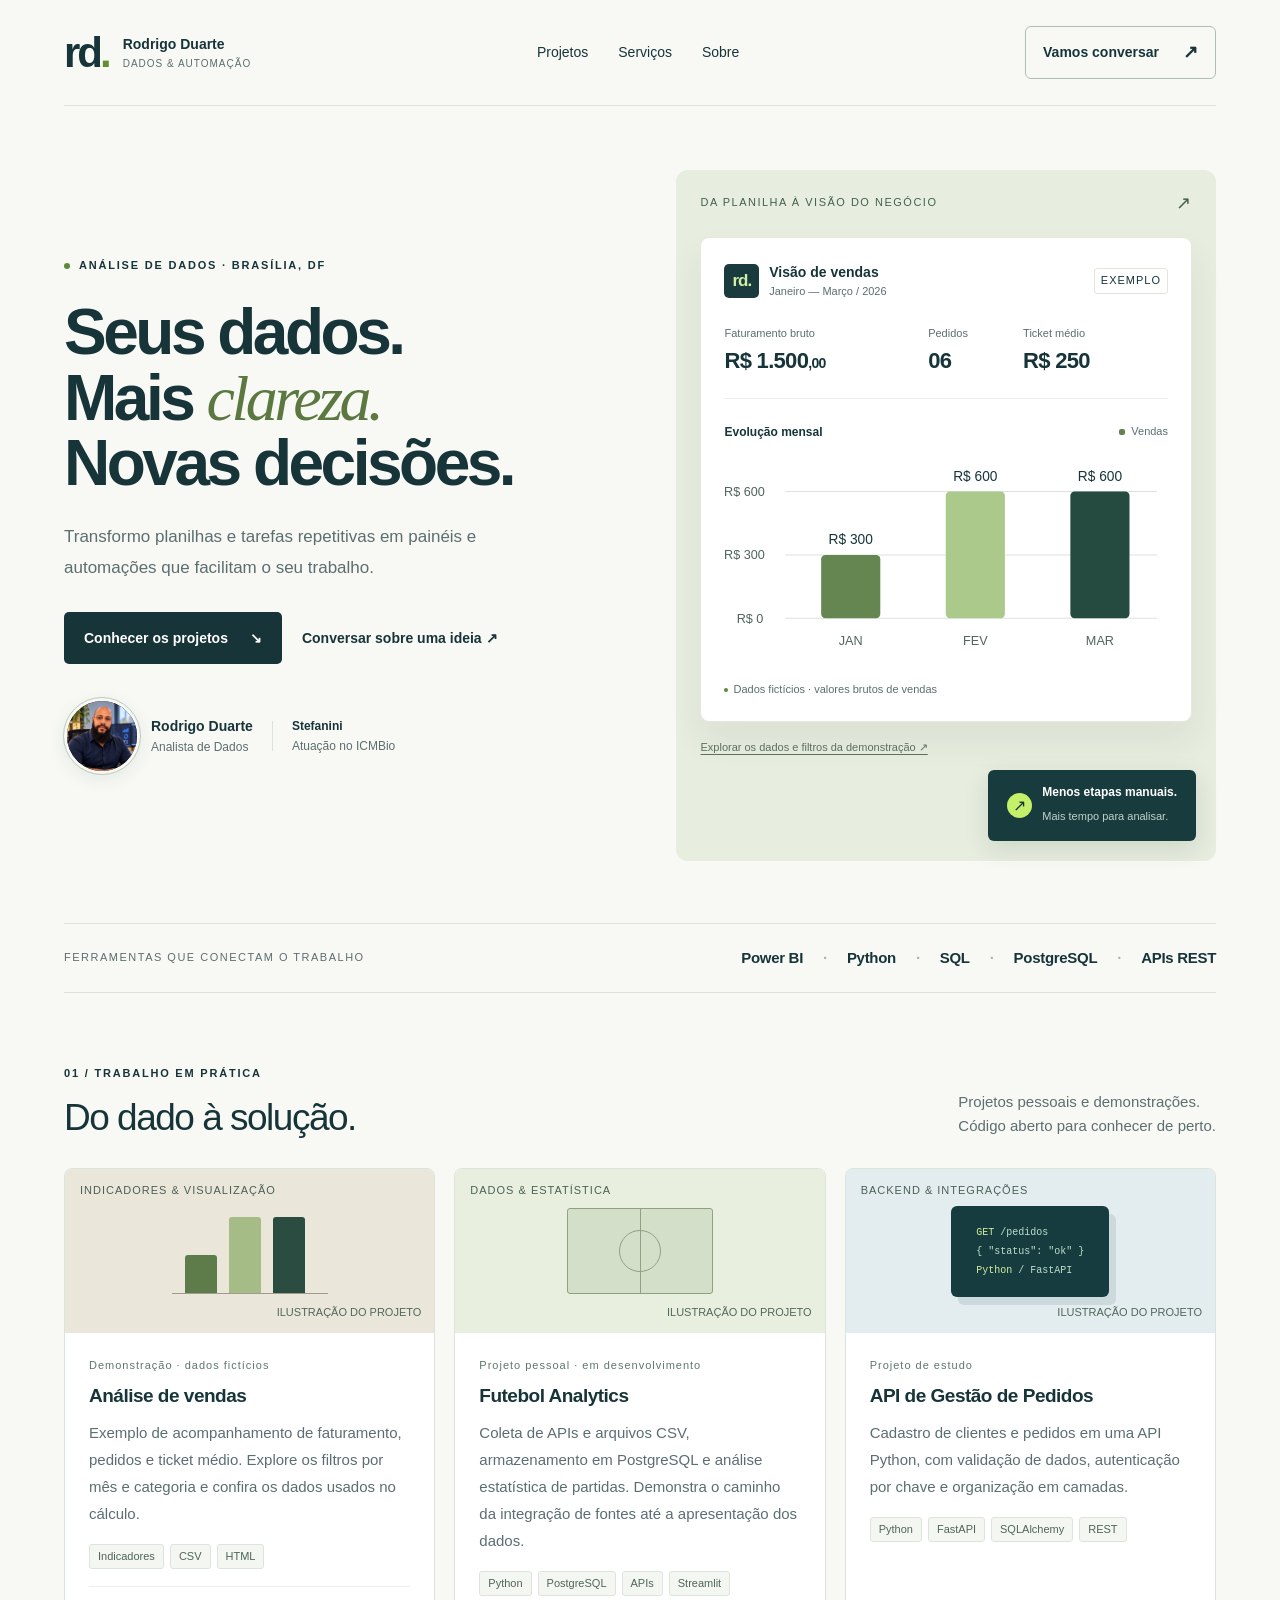
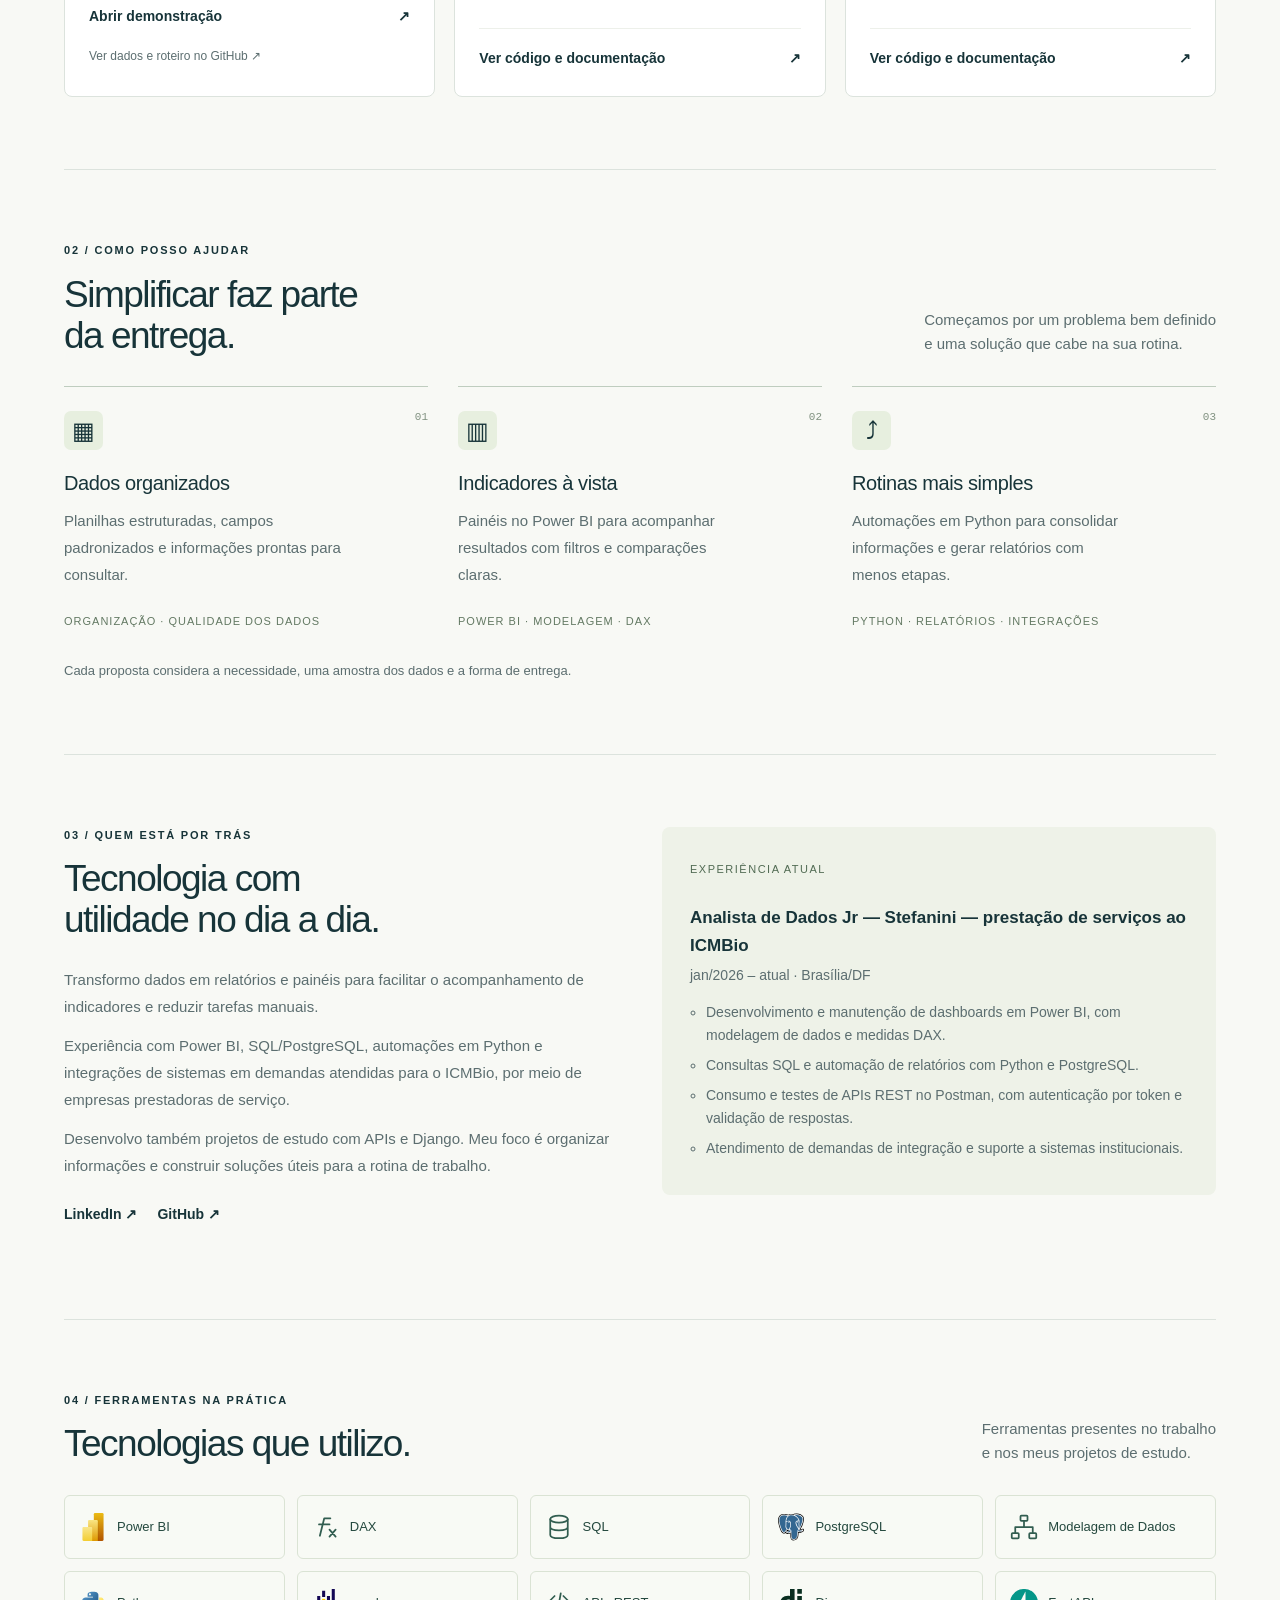
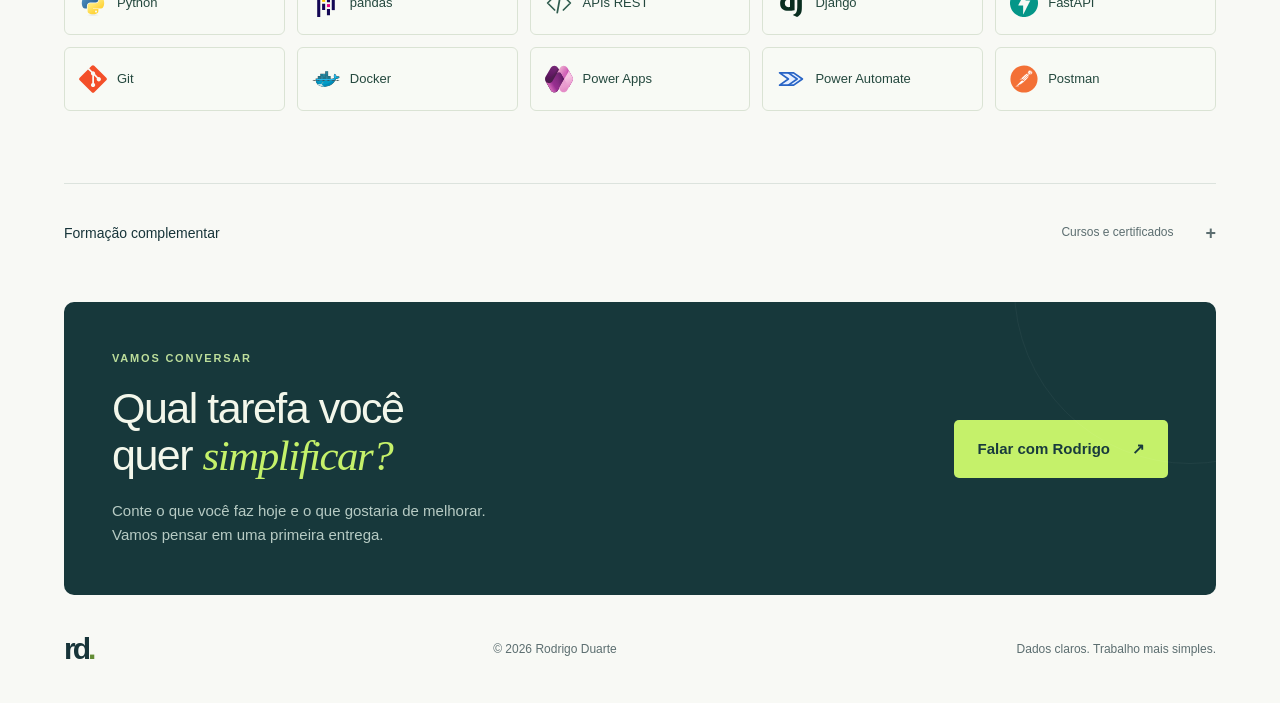
==== commit 9b0a56f5: "fix: atualiza versão da foto de perfil para evitar cache" ====
--- a/index.html
+++ b/index.html
@@ -30,7 +30,7 @@
 <h1>Seus dados.<br>Mais <em>clareza.</em><br>Novas decisões.</h1>
 <p class="hero-description">Transformo planilhas e tarefas repetitivas em painéis e automações que facilitam o seu trabalho.</p>
 <div class="hero-actions"><a class="btn primary" href="#projetos">Conhecer os projetos <span aria-hidden="true">↘</span></a><a class="text-link" href="https://www.linkedin.com/in/rodrigo-duarte-08a3001a2/" target="_blank" rel="noopener">Conversar sobre uma ideia ↗</a></div>
-<div class="person"><span class="avatar-frame"><img src="assets/avatar.png" alt="Avatar ilustrado de Rodrigo Duarte" width="76" height="76"></span><div><strong>Rodrigo Duarte</strong><span>Analista de Dados</span></div><span class="person-divider"></span><p>Stefanini<br><span>Atuação no ICMBio</span></p></div>
+<div class="person"><span class="avatar-frame"><img src="assets/avatar.png?v=20261023" alt="Avatar ilustrado de Rodrigo Duarte" width="76" height="76"></span><div><strong>Rodrigo Duarte</strong><span>Analista de Dados</span></div><span class="person-divider"></span><p>Stefanini<br><span>Atuação no ICMBio</span></p></div>
 </div>
 <div class="hero-art">
 <div class="art-caption"><span>DA PLANILHA À VISÃO DO NEGÓCIO</span><span aria-hidden="true">↗</span></div>
